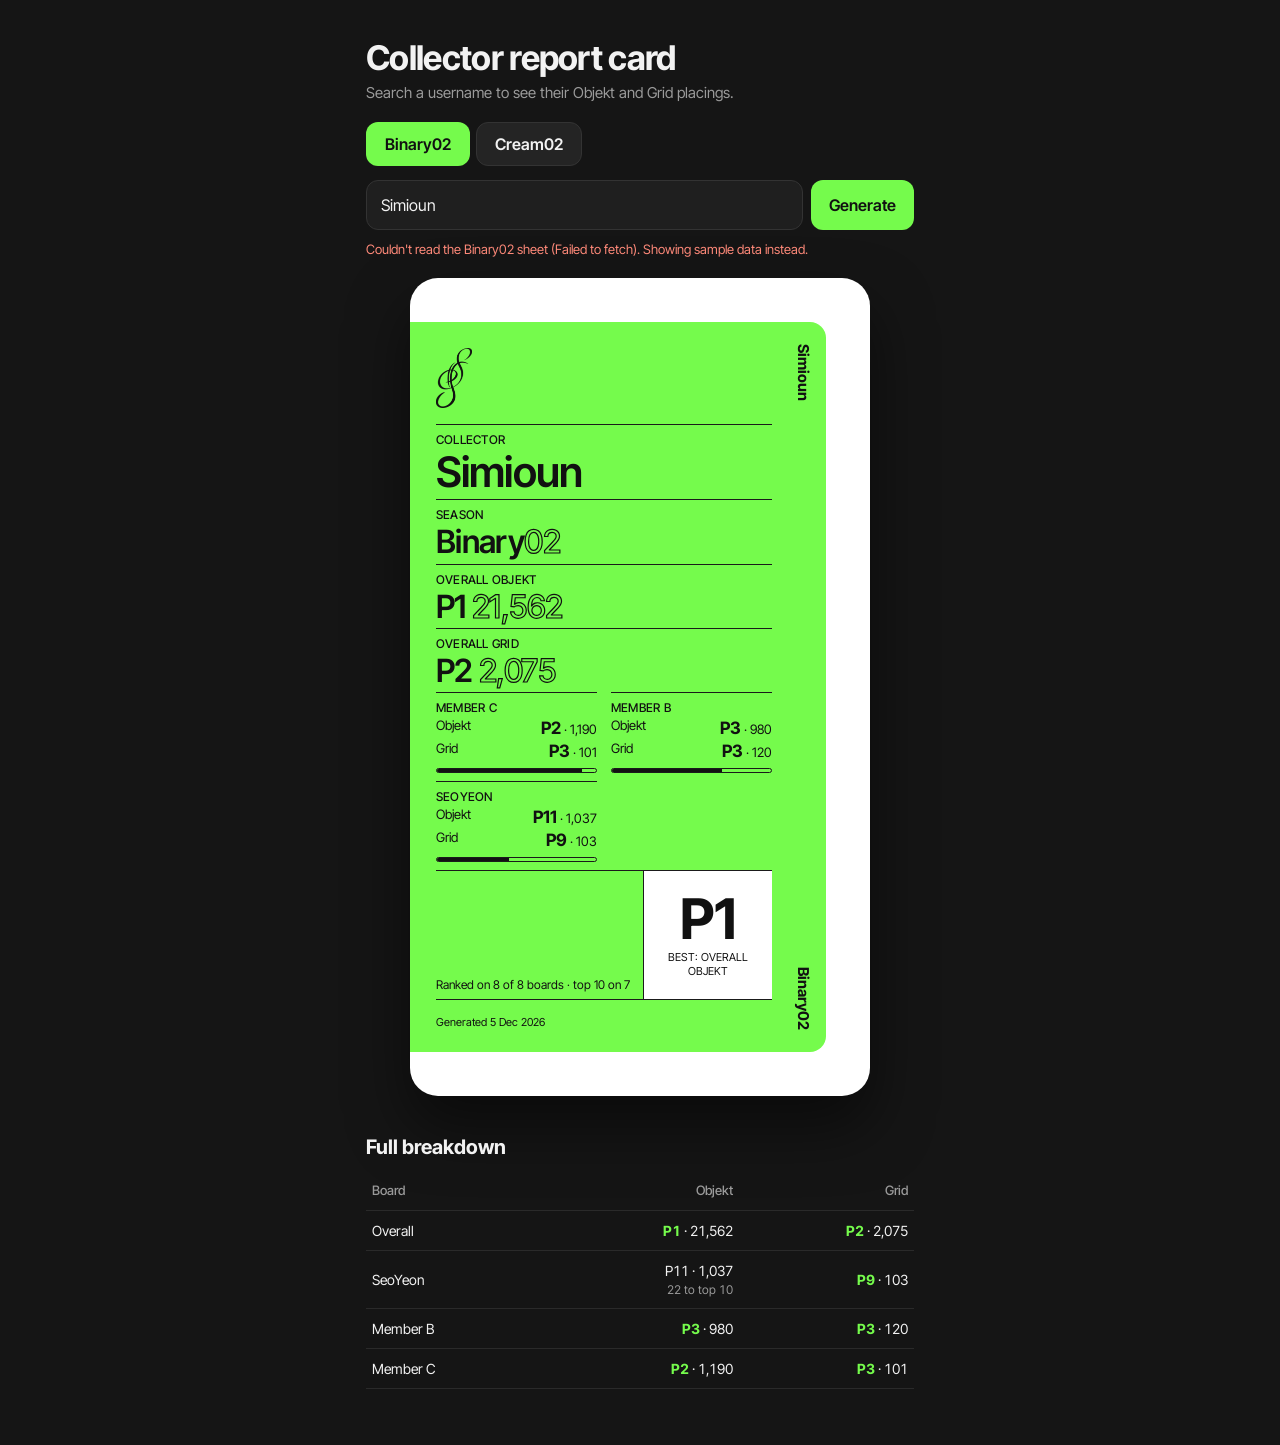
==== report-card.html @ 33b9007f "Add files via upload" ====
<!DOCTYPE html>
<html lang="en">
<head>
<meta charset="utf-8">
<meta name="viewport" content="width=device-width, initial-scale=1">
<title>Collector Report Card</title>
<link rel="preconnect" href="https://fonts.googleapis.com">
<link href="https://fonts.googleapis.com/css2?family=Inter+Tight:wght@400;500;600;700&display=swap" rel="stylesheet">
<style>
/* VOICE: playful collectible, crisp like a printed ID card
   IDEA: a photocard / member ID card that becomes a collector's report card
   PICTURE: the card itself, generated from a username search, full breakdown table under it
   COLOUR and TYPE: near-black stage, signal yellow card, black ink; Inter Tight + a signature script
   LAYOUT: search on top, card centred, table below; one column at every width */
:root{color-scheme:dark;--bg:#151515;--ink:#f2f2f2;--muted:#9a9a9a;--yellow:#75FB4C;--card-ink:#111;--line:#1a1a1a;--sans:"Inter Tight","Helvetica Neue",Arial,"PingFang SC","Hiragino Sans","Apple SD Gothic Neo","Noto Sans CJK SC","Malgun Gothic",sans-serif}
*{box-sizing:border-box;min-width:0}
body{margin:0;transition:none;background:var(--bg);color:var(--ink);font:16px/1.5 var(--sans);overflow-x:clip}
main{max-width:580px;margin:0 auto;padding:clamp(20px,4vw,40px) 16px 56px}
h1{font-size:clamp(26px,5vw,34px);line-height:1.05;margin:0 0 6px;font-weight:700;letter-spacing:-.02em}
.sub{color:var(--muted);margin:0 0 18px;font-size:15px}
form{display:flex;gap:8px;position:relative}
.field{flex:1;position:relative}
input{width:100%;font:inherit;font-size:16px;padding:12px 14px;min-height:48px;border-radius:12px;border:1px solid #333;background:#1f1f1f;color:var(--ink)}
input:focus,button:focus-visible{outline:2px solid var(--yellow);outline-offset:2px}
button{font:inherit;font-weight:600;min-height:48px;padding:0 18px;border-radius:12px;border:0;background:var(--yellow);color:#111;cursor:pointer}
.sugg{position:absolute;left:0;right:0;top:calc(100% + 4px);background:#1f1f1f;border:1px solid #333;border-radius:12px;list-style:none;margin:0;padding:4px;z-index:5;max-height:300px;overflow:auto}
.sugg:empty{display:none}
.sugg li{padding:10px 12px;border-radius:8px;cursor:pointer;display:flex;justify-content:space-between;gap:10px}
.sugg li small{color:var(--muted);white-space:nowrap}
.sugg li[aria-selected=true],.sugg li:hover{background:#2c2c2c}
.tabs{display:flex;gap:6px;margin:0 0 14px}
.tabs button{min-height:44px;background:#242424;color:var(--ink);border:1px solid #333;font-weight:600}
.tabs button[aria-selected=true]{background:var(--yellow);color:#111;border-color:transparent}
.status{font-size:13px;color:var(--muted);min-height:20px;margin:10px 0 18px}
.status.err{color:#ff8a7a}

/* ---- card ---- */
.stage{display:flex;justify-content:center}
.card{width:min(100%,460px);background:#fff;border-radius:28px;padding:44px 44px 44px 0;box-shadow:0 30px 60px rgba(0,0,0,.5)}
.panel{position:relative;background:var(--yellow);color:var(--card-ink);border-radius:0 16px 16px 0;padding:26px 54px 22px 26px;min-height:600px;display:flex;flex-direction:column}
.side{position:absolute;right:12px;top:22px;bottom:22px;display:flex;flex-direction:row;justify-content:space-between;align-items:center;writing-mode:vertical-rl;font-weight:700;font-size:15px;white-space:nowrap;overflow:hidden;gap:12px}
.side span{overflow:hidden;text-overflow:ellipsis}
.logo{height:60px;width:auto;align-self:flex-start;margin-bottom:16px}
.row{border-top:1.2px solid var(--line);padding:6px 0 4px}
.lab{font-size:12px;font-weight:500;text-transform:uppercase;letter-spacing:.02em}
.val{font-size:clamp(30px,8vw,42px);font-weight:600;line-height:1.1;letter-spacing:-.02em;overflow-wrap:anywhere}
.val.s{font-size:clamp(24px,6vw,32px)}.val.xs{font-size:clamp(20px,5vw,26px)}
.out{color:transparent;-webkit-text-stroke:1.2px var(--card-ink);font-weight:500}
.none{opacity:.45}
.stats{display:grid;grid-template-columns:minmax(0,1fr) minmax(0,1fr);column-gap:14px}
.stat{border-top:1.2px solid var(--line);padding:6px 0 8px}
.stat .lab{white-space:nowrap;overflow:hidden;text-overflow:ellipsis}
.stat .ln{display:flex;justify-content:space-between;gap:6px;font-size:13px;line-height:1.35}
.stat .ln b{font-size:17px}
@media(max-width:440px){.stats{grid-template-columns:minmax(0,1fr)}}
.bar{height:5px;border:1px solid var(--line);margin-top:5px;border-radius:3px;overflow:hidden}
.bar i{display:block;height:100%;background:var(--card-ink);width:0;transition:width .8s ease}
.more{font-size:12px;border-top:1.2px solid var(--line);padding:6px 0}
.bottom{display:grid;grid-template-columns:minmax(0,1fr) 38%;border-top:1.2px solid var(--line);border-bottom:1.2px solid var(--line);margin-top:auto;min-height:130px}
.sig{border-right:1.2px solid var(--line);padding:8px 8px 6px 0;display:flex;flex-direction:column;justify-content:flex-end;overflow:hidden}
.sig .remark{font-size:12px;line-height:1.35}
.box{background:#fff;display:flex;flex-direction:column;justify-content:center;align-items:center;text-align:center;padding:6px}
.box .big{font-size:56px;font-weight:700;line-height:1}
.box small{font-size:11px;line-height:1.25;text-transform:uppercase;margin-top:4px}
.foot{font-size:11px;margin-top:14px}
.empty{color:var(--muted);text-align:center;padding:40px 0;border:1px dashed #333;border-radius:20px;width:min(100%,460px)}

/* ---- breakdown table ---- */
h2{font-size:20px;margin:36px 0 10px;font-weight:700}
table{width:100%;border-collapse:collapse;font-size:14px}
th,td{padding:9px 6px;border-bottom:1px solid #2a2a2a;text-align:left}
th{color:var(--muted);font-weight:500;font-size:13px}
td.n{text-align:right;white-space:nowrap;font-variant-numeric:tabular-nums}
td .gap{display:block;color:var(--muted);font-size:12px}
.t10{color:var(--yellow);font-weight:700}
.note{font-size:13px;color:var(--muted);margin-top:26px}
.note code{color:var(--ink)}
@media(max-width:420px){.card{padding:26px 26px 26px 0;border-radius:22px}.panel{padding:20px 44px 18px 18px;min-height:520px}.stats{column-gap:10px}table{font-size:13px}}
@media(prefers-reduced-motion:no-preference){.card.pop{animation:pop .5s cubic-bezier(.2,.9,.3,1.2)}@keyframes pop{from{transform:translateY(16px) rotate(-2deg) scale(.96);opacity:0}}}
</style>
</head>
<body>
<main>
  <h1>Collector report card</h1>
  <p class="sub">Search a username to see their Objekt and Grid placings.</p>
  <div class="tabs" id="tabs" role="tablist"></div>
  <form id="f" autocomplete="off">
    <div class="field">
      <input id="q" placeholder="Type a username…" aria-label="Username" role="combobox" aria-controls="sugg" aria-expanded="false">
      <ul class="sugg" id="sugg" role="listbox"></ul>
    </div>
    <button type="submit">Generate</button>
  </form>
  <div class="status" id="status">Loading leaderboard…</div>
  <div class="stage" id="stage"><div class="empty">Your card will appear here</div></div>
  <div id="detail"></div>
  <p class="note" id="note">Draft preview using a sample cut of your leaderboard. To connect the live sheet, set each season's <code>CSV_URL</code> or <code>SHEET_ID</code> at the bottom of the file.</p>
</main>

<script>
{
/* ================= SETTINGS =================
   Easiest: in Google Sheets, File → Share → Publish to web → pick the leaderboard tab → "Comma-separated values (.csv)" → Publish.
   Paste that link into CSV_URL.
   Or: share the sheet as "Anyone with the link can view" and paste the ID (the part between /d/ and /edit) into SHEET_ID. */
const SEASONS = [
  { id:"binary02", name:"Binary", num:"02", color:"#75FB4C", CSV_URL:"", SHEET_ID:"1BUUwNM6oeN1TmTY5p16knKeDRTgMWwKTC05H5H-N9Ms", SHEET_NAME:"BINARY02 FULL COMPLETE DATA" },
  { id:"cream02",  name:"Cream",  num:"02", color:"#ff7477", CSV_URL:"", SHEET_ID:"1Cu2aQNeb2A829U8DQRN37wQ4d31x6QNVkSxIPvFGNlo", SHEET_NAME:"AS OF 23 Nov 00:01 KST" }
];
const CONFIG = { CARD_BOARDS: 6 };   // member boards shown on the card (the rest are in the table)

/* ---------- read the sheet layout ----------
   Expects blocks of 3 columns: rank (P1…), username, score.
   Above them: a section row (Overall / member name), a type row (Objekt / Grid),
   and optional "10th Place:" / "100th Place:" threshold rows. */
const isRank = s => /^P\d+$/i.test((s||'').trim());
function parseBoards(g){
  const W = Math.max(...g.map(r=>r.length));
  const cell=(r,c)=>((g[r]||[])[c]||'').trim();
  let first=-1; const rankCols=new Set();
  g.forEach((row,r)=>row.forEach((v,c)=>{ if(isRank(v)){ rankCols.add(c); if(first<0||r<first) first=r; } }));
  if(first<0) throw new Error('No rank column (P1, P2…) found');
  const typeRow=[...Array(first).keys()].find(r=>g[r].some(v=>/^(objekt|grid)$/i.test((v||'').trim())));
  const leftLabel=(r,c)=>{ if(r==null||r<0) return ''; for(let x=c;x>=0;x--){ const v=cell(r,x); if(v) return v; } return ''; };
  const boards=[];
  [...rankCols].sort((a,b)=>a-b).forEach(c=>{
    const type=leftLabel(typeRow,c)||'Score';
    const section=typeRow>0?leftLabel(typeRow-1,c):'Board';
    const th={};
    for(let r=0;r<first;r++){ const m=(cell(r,c)+' '+cell(r,c+1)).match(/(\d+)\s*(st|nd|rd|th)\s*place/i); if(m){ const n=num(cell(r,c+2)); if(!isNaN(n)) th[m[1]]=n; } }
    const entries=[];
    for(let r=first;r<g.length;r++){ const rk=cell(r,c), name=cell(r,c+1); if(isRank(rk)&&name) entries.push({rank:+rk.slice(1),name,score:num(cell(r,c+2))}); }
    boards.push({section,type,th,entries,top:entries[0]?.score||0});
  });
  return boards;
}
const num=s=>+String(s).replace(/[,\s]/g,'');
function parseCSV(t){
  const out=[];let row=[],cell='',q=false;
  for(let i=0;i<t.length;i++){const c=t[i];
    if(q){if(c=='"'){if(t[i+1]=='"'){cell+='"';i++}else q=false}else cell+=c}
    else if(c=='"')q=true;else if(c==','){row.push(cell);cell=''}
    else if(c=='\n'||c=='\r'){if(c=='\r'&&t[i+1]=='\n')i++;row.push(cell);out.push(row);row=[];cell=''}
    else cell+=c}
  if(cell||row.length){row.push(cell);out.push(row)}
  return out;
}

/* ---------- sample cut (from your screenshot, top 15; Member B/C are made-up fillers) ---------- */
function sampleGrid(){
  const L=s=>s.split('|').map(x=>{const [n,v]=x.split(':');return [n,v]});
  const blocks=[
    ['Overall','Objekt',7967,null,L('Simioun:21562|Ravenant:21225|Zixu:13569|tomSanS4:13156|LMOCHSSS:12072|Gorgeous:11604|farming:8725|Suremy:8711|magpieS:8410|BlueIce:7967|Dinner:6274|TaraGauri:5501|Breeze1220:5007|Miniboy4:4983|pancakewav:4704')],
    ['Overall','Grid',590,null,L('Ravenant:2284|Simioun:2075|tomSanS4:1537|Gorgeous:845|Dinner:775|farming:753|BlueIce:724|LMOCHSSS:712|magpieS:641|BesTisMOchiZ:590|SoupRKnowva:519|Suremy:507|SirReach:441|Taegu:382|mrbakchoi888:374')],
    ['SeoYeon','Objekt',1058,120,L('Gorgeous:2300|尹舒妍的鼠:1671|為什麼要演奏春日影:1349|JC15:1251|littlepochacco:1238|햄앤치즈:1167|boundy:1160|TakaBoom:1159|chungsubin:1132|LOONASASAS:1058|Simioun:1037|BegoodtoTPS:1030|jiliijlilji:928|Ravenant:743|Zixu:492')],
    ['SeoYeon','Grid',102,null,L('Gorgeous:236|TakaBoom:200|chungsubin:161|햄앤치즈:136|littlepochacco:117|為什麼要演奏春日影:117|LOONASASAS:110|reiiiinmyheart:108|Simioun:103|boundy:102|BegoodtoTPS:95|Ravenant:86|Amoz:79|홍시햄햄:66|Riveri:62')],
    ['Member B','Objekt',640,90,L('Ravenant:1420|Zixu:1210|Simioun:980|magpieS:902|Suremy:850|Dinner:812|farming:760|Gorgeous:701|Taegu:688|BlueIce:640|TaraGauri:610|Miniboy4:577|pancakewav:540|Breeze1220:512|LMOCHSSS:498')],
    ['Member B','Grid',60,null,L('Zixu:150|Ravenant:141|Simioun:120|Dinner:98|magpieS:91|farming:80|Suremy:77|Taegu:70|BlueIce:66|Gorgeous:60|Miniboy4:58|TaraGauri:51|SirReach:47|pancakewav:40|LMOCHSSS:38')],
    ['Member C','Objekt',520,70,L('LMOCHSSS:1302|Simioun:1190|tomSanS4:1101|Ravenant:990|Gorgeous:870|BlueIce:801|Breeze1220:720|Zixu:655|farming:590|Suremy:520|magpieS:498|Dinner:470|TaraGauri:450|Taegu:420|pancakewav:401')],
    ['Member C','Grid',48,null,L('tomSanS4:130|LMOCHSSS:122|Simioun:101|Gorgeous:90|Ravenant:84|BlueIce:70|Breeze1220:62|farming:55|Zixu:50|magpieS:48|Suremy:44|Dinner:40|Taegu:35|TaraGauri:31|SirReach:28')]
  ];
  const g=Array.from({length:5+15},()=>[]);
  blocks.forEach(([sec,type,t10,t100,list],b)=>{
    const c=b*3, prev=blocks[b-1];
    if(!prev||prev[0]!==sec) g[1][c]=sec;
    g[2][c]=type; g[3][c]='10th Place:'; g[3][c+2]=String(t10);
    if(t100){ g[4][c]='100th Place:'; g[4][c+2]=String(t100); }
    list.forEach(([n,v],i)=>{ g[5+i][c]='P'+(i+1); g[5+i][c+1]=n; g[5+i][c+2]=v; });
  });
  return g.map(r=>Array.from({length:blocks.length*3},(_,i)=>r[i]||''));
}

/* ---------- app ---------- */
const $=id=>document.getElementById(id);
const esc=s=>String(s).replace(/[&<>"]/g,c=>({'&':'&amp;','<':'&lt;','>':'&gt;','"':'&quot;'}[c]));
const fmt=n=>isNaN(n)?'–':n.toLocaleString('en-US');
let boards=[], users=[]; // users: [{name, lower, best}]

function index(){
  const m=new Map();
  boards.forEach(b=>b.entries.forEach(e=>{ const k=e.name.toLowerCase(); const u=m.get(k)||{name:e.name,lower:k,best:1e9,count:0}; u.best=Math.min(u.best,e.rank); u.count++; m.set(k,u); }));
  users=[...m.values()];
}
const find=(b,lower)=>b.entries.find(e=>e.name.toLowerCase()===lower);

function profile(lower){
  const sections=[]; const map=new Map();
  boards.forEach(b=>{ if(!map.has(b.section)){ const s={name:b.section,boards:{}}; map.set(b.section,s); sections.push(s); } map.get(b.section).boards[b.type]={b,e:find(b,lower)}; });
  return sections;
}
const pick=(s,re)=>{ const k=Object.keys(s.boards).find(t=>re.test(t)); return k?s.boards[k]:null; };

function rankVal(x,cls){
  if(!x||!x.e) return `<div class="val ${cls} none">Unranked</div>`;
  return `<div class="val ${cls}">P${x.e.rank}<span class="out"> ${fmt(x.e.score)}</span></div>`;
}
function line(lbl,x){ return `<div class="ln"><span>${lbl}</span>${x&&x.e?`<span><b>P${x.e.rank}</b> · ${fmt(x.e.score)}</span>`:'<span class="none">–</span>'}</div>`; }

function render(u){
  const secs=profile(u.lower);
  const overall=secs.find(s=>/overall|total/i.test(s.name))||secs[0];
  const members=secs.filter(s=>s!==overall).map(s=>{
    const o=pick(s,/objekt/i), gr=pick(s,/grid/i);
    const best=Math.min(o&&o.e?o.e.rank:1e9, gr&&gr.e?gr.e.rank:1e9);
    return {s,o,gr,best};
  }).filter(m=>m.best<1e9).sort((a,b)=>a.best-b.best);
  const all=boards.map(b=>({b,e:find(b,u.lower)})).filter(x=>x.e);
  const top10=all.filter(x=>x.e.rank<=10).length;
  const bestB=all.slice().sort((a,b)=>a.e.rank-b.e.rank||b.e.score-a.e.score)[0];
  const nameCls=u.name.length>16?'xs':u.name.length>10?'s':'';
  const shown=members.slice(0,CONFIG.CARD_BOARDS);

  $('stage').innerHTML=`<article class="card pop"><div class="panel">
    <div class="side"><span>${esc(u.name)}</span><span>${esc(season.name+season.num)}</span></div>
    <img class="logo" src="[data-uri]" alt="">
    <div class="row"><div class="lab">Collector</div><div class="val ${nameCls}">${esc(u.name)}</div></div>
    <div class="row"><div class="lab">Season</div><div class="val s">${esc(season.name)}<span class="out">${esc(season.num)}</span></div></div>
    <div class="row"><div class="lab">${esc(overall.name)} Objekt</div>${rankVal(pick(overall,/objekt/i),'s')}</div>
    <div class="row"><div class="lab">${esc(overall.name)} Grid</div>${rankVal(pick(overall,/grid/i),'s')}</div>
    <div class="stats">${shown.map(m=>{const w=m.o&&m.o.e&&m.o.b.top?Math.min(100,m.o.e.score/m.o.b.top*100):0;
      return `<div class="stat"><div class="lab">${esc(m.s.name)}</div>${line('Objekt',m.o)}${line('Grid',m.gr)}<div class="bar" title="Objekt score vs P1"><i data-w="${w}"></i></div></div>`}).join('')}</div>
    ${members.length>shown.length?`<div class="more">+ ${members.length-shown.length} more member boards in the breakdown below</div>`:''}
    ${members.length?'':`<div class="more">Not on any member board yet</div>`}
    <div class="bottom">
      <div class="sig"><div class="remark">Ranked on ${all.length} of ${boards.length} boards · top 10 on ${top10}</div></div>
      <div class="box">${bestB?`<div class="big">P${bestB.e.rank}</div><small>Best: ${esc(bestB.b.section)}<br>${esc(bestB.b.type)}</small>`:'<small>Unranked</small>'}</div>
    </div>
    <div class="foot">Generated ${new Date().toLocaleDateString('en-GB',{day:'numeric',month:'short',year:'numeric'})}</div>
  </div></article>`;
  requestAnimationFrame(()=>requestAnimationFrame(()=>document.querySelectorAll('.bar i').forEach(i=>i.style.width=i.dataset.w+'%')));

  const cellFor=x=>{ if(!x) return '<td class="n">–</td>';
    if(!x.e){ const t=x.b.th['100']??x.b.th['10']; return `<td class="n none">–${t!=null?`<span class="gap">needs ${fmt(t)}</span>`:''}</td>`; }
    const t10=x.b.th['10']; const gap=x.e.rank>10&&t10!=null?`<span class="gap">${fmt(t10-x.e.score+1)} to top 10</span>`:'';
    return `<td class="n"><span class="${x.e.rank<=10?'t10':''}">P${x.e.rank}</span> · ${fmt(x.e.score)}${gap}</td>`; };
  $('detail').innerHTML=`<h2>Full breakdown</h2><table><thead><tr><th>Board</th><th style="text-align:right">Objekt</th><th style="text-align:right">Grid</th></tr></thead><tbody>${
    secs.map(s=>`<tr><td>${esc(s.name)}</td>${cellFor(pick(s,/objekt/i))}${cellFor(pick(s,/grid/i))}</tr>`).join('')}</tbody></table>`;
}

function search(term){
  const t=term.trim().toLowerCase(); if(!t) return;
  const u=users.find(x=>x.lower===t)||users.filter(x=>x.lower.includes(t)).sort((a,b)=>a.best-b.best)[0];
  closeSugg();
  if(u){ $('q').value=u.name; render(u); setStatus(`Showing ${u.name}`); }
  else setStatus(`"${term}" isn't on any board yet.`,true);
}
function setStatus(m,err){ $('status').textContent=m; $('status').className='status'+(err?' err':''); }

/* suggestions */
let sel=-1, list=[];
function showSugg(){
  const t=$('q').value.trim().toLowerCase();
  list=t?users.filter(u=>u.lower.includes(t)).sort((a,b)=>(b.lower.startsWith(t)-a.lower.startsWith(t))||a.best-b.best).slice(0,8):[];
  sel=-1; drawSugg();
}
function drawSugg(){
  $('sugg').innerHTML=list.map((u,i)=>`<li role="option" data-i="${i}" aria-selected="${i===sel}">${esc(u.name)}<small>best P${u.best}</small></li>`).join('');
  $('q').setAttribute('aria-expanded',list.length?'true':'false');
}
function closeSugg(){ list=[]; drawSugg(); }
$('q').addEventListener('input',showSugg);
$('q').addEventListener('keydown',e=>{
  if(!list.length) return;
  if(e.key==='ArrowDown'){ sel=(sel+1)%list.length; drawSugg(); e.preventDefault(); }
  else if(e.key==='ArrowUp'){ sel=(sel-1+list.length)%list.length; drawSugg(); e.preventDefault(); }
  else if(e.key==='Enter'&&sel>=0){ e.preventDefault(); search(list[sel].name); }
  else if(e.key==='Escape') closeSugg();
});
$('sugg').addEventListener('mousedown',e=>{ const li=e.target.closest('li'); if(li){ e.preventDefault(); search(list[+li.dataset.i].name); } });
$('q').addEventListener('blur',()=>setTimeout(closeSugg,100));
$('f').addEventListener('submit',e=>{ e.preventDefault(); search($('q').value); });

let season=SEASONS[0]; const cache={};
function drawTabs(){ $('tabs').innerHTML=SEASONS.map(x=>`<button type="button" role="tab" data-id="${x.id}" aria-selected="${x===season}">${esc(x.name)}${esc(x.num)}</button>`).join(''); }
$('tabs').addEventListener('click',e=>{ const b=e.target.closest('button'); if(b) location.hash=b.dataset.id; });
async function loadSeason(id){
  const prev=$('q').value.trim();
  season=SEASONS.find(x=>x.id===id)||SEASONS[0];
  document.documentElement.style.setProperty('--yellow',season.color);
  drawTabs(); closeSugg();
  const label=season.name+season.num;
  if(!cache[season.id]){
    const url=season.CSV_URL||(season.SHEET_ID?`https://docs.google.com/spreadsheets/d/${season.SHEET_ID}/gviz/tq?tqx=out:csv&headers=0&sheet=${encodeURIComponent(season.SHEET_NAME)}`:'');
    let msg;
    if(url){
      setStatus(`Loading ${label}…`);
      try{ const res=await fetch(url,{cache:'no-store'}); if(!res.ok) throw new Error(res.status);
        const b=parseBoards(parseCSV(await res.text())); cache[season.id]={boards:b,live:true}; }
      catch(err){ msg=`Couldn't read the ${label} sheet (${err.message}). Showing sample data instead.`; }
    } else msg=`${label} sheet not linked yet · showing sample data (try Simioun, Gorgeous or Ravenant)`;
    if(!cache[season.id]) cache[season.id]={boards:parseBoards(sampleGrid()),live:false,msg};
  }
  const c=cache[season.id]; boards=c.boards; index();
  const target=users.find(u=>u.lower===prev.toLowerCase())||(!c.live&&users.find(u=>u.lower==='simioun'));
  if(target) search(target.name);
  else { $('stage').innerHTML='<div class="empty">Search a username to make their card</div>'; $('detail').innerHTML=''; }
  setStatus(c.live?`${label} · ${users.length.toLocaleString()} collectors across ${boards.length} boards`:c.msg,!c.live&&c.msg.startsWith("Couldn't"));
  $('note').hidden=SEASONS.every(x=>x.CSV_URL||x.SHEET_ID);
}
addEventListener('hashchange',()=>loadSeason(location.hash.slice(1)));
loadSeason(location.hash.slice(1));
}
</script>
</body>
</html>
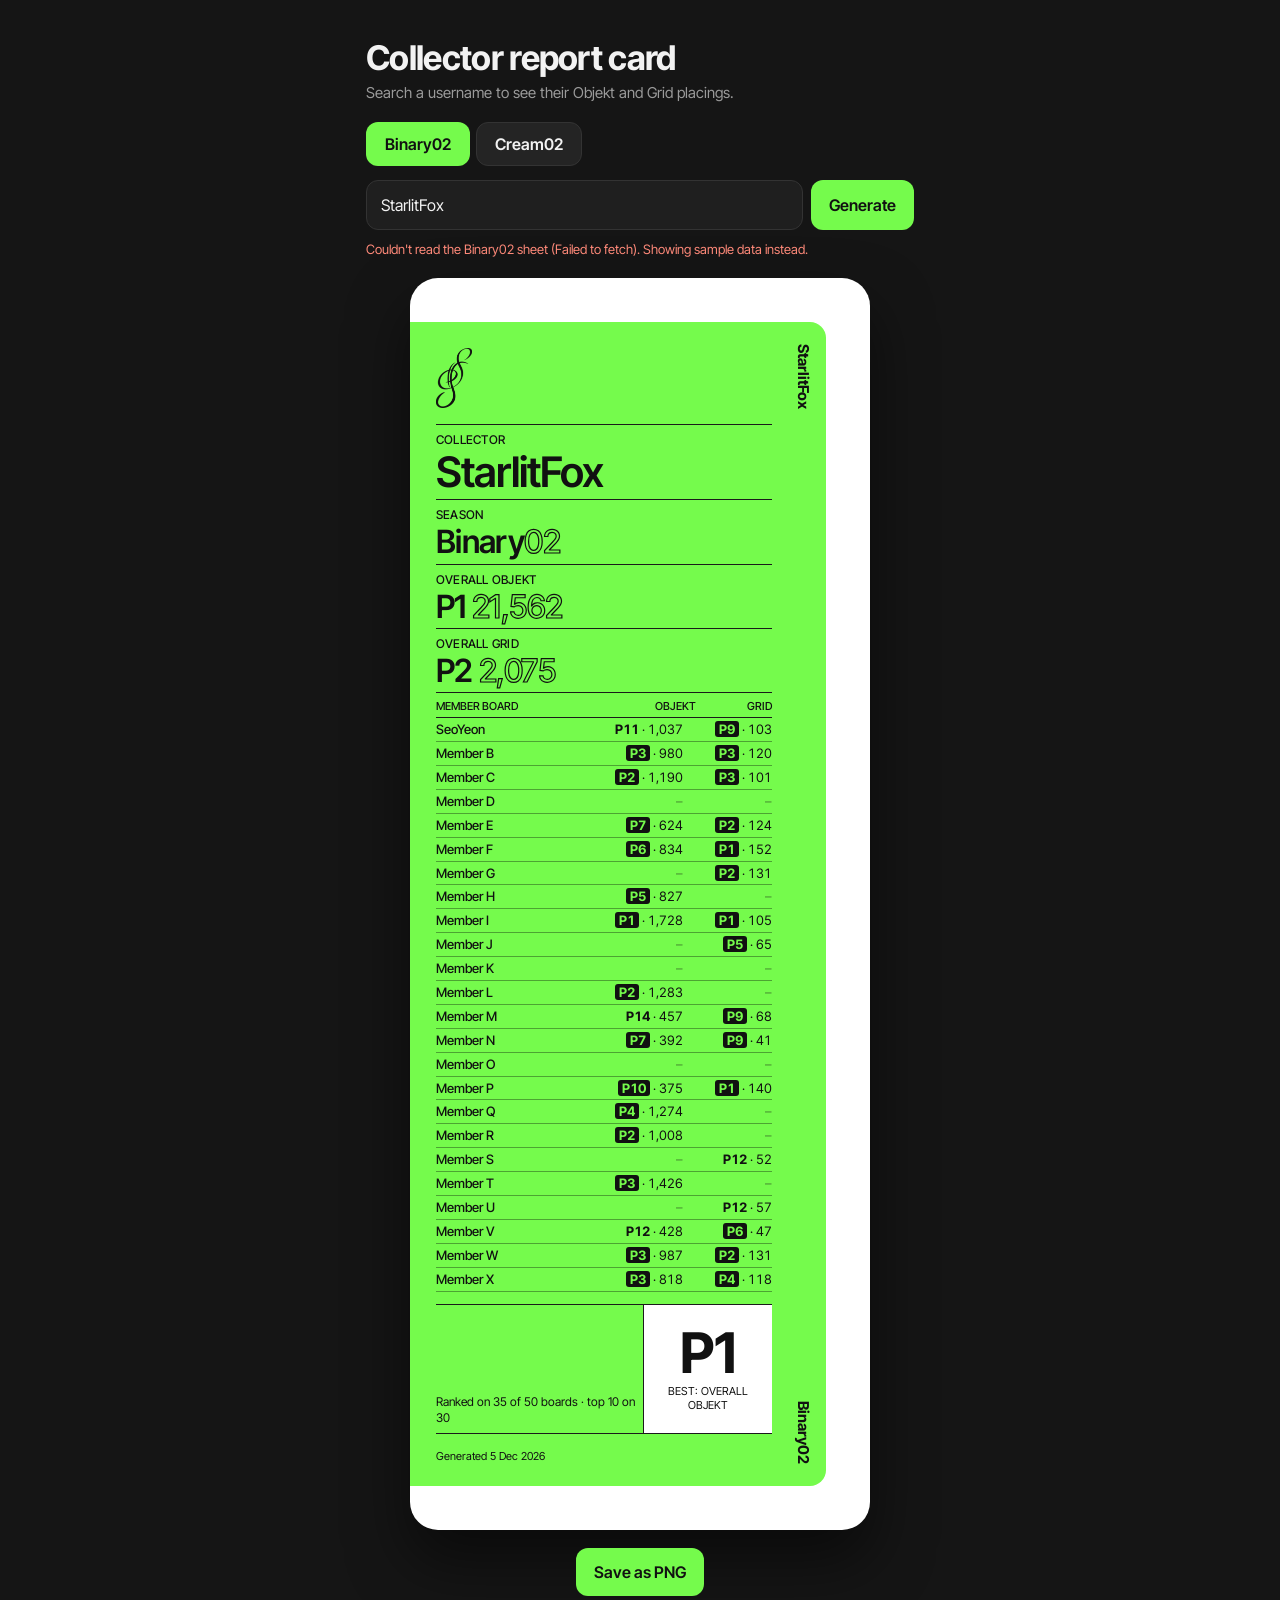
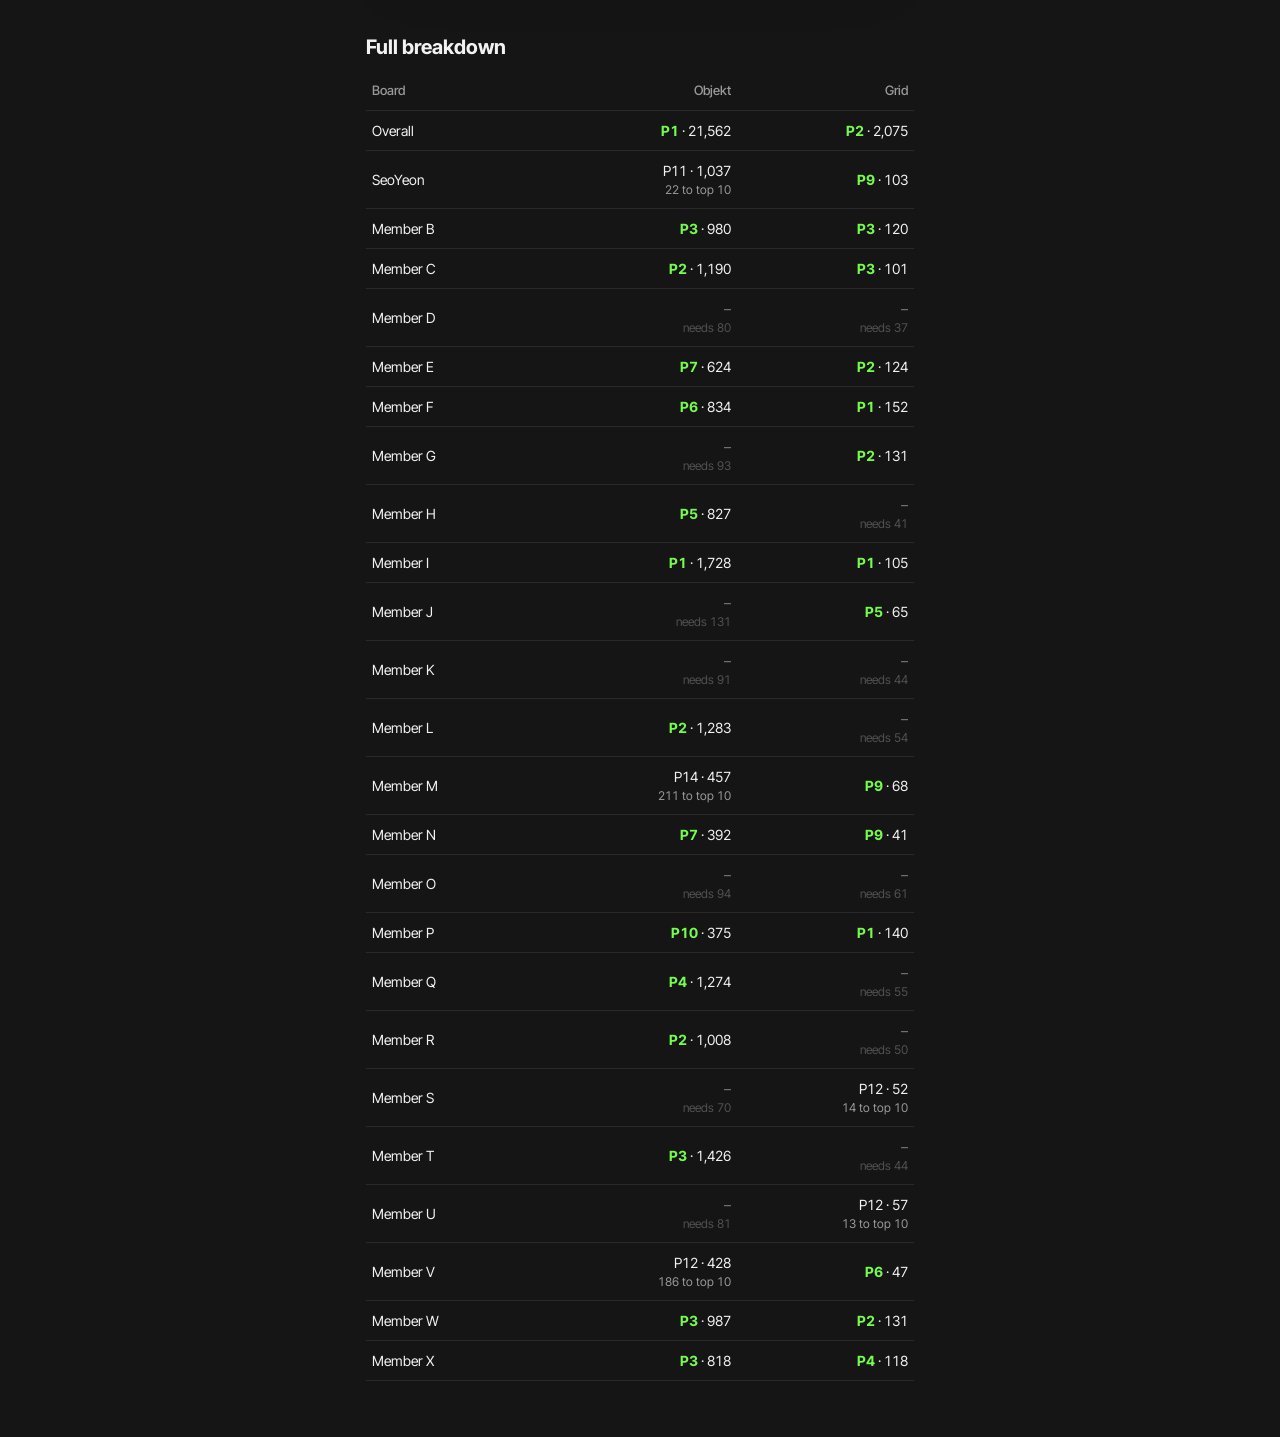
==== commit 5d9380a8: "Add files via upload" ====
--- a/report-card.html
+++ b/report-card.html
@@ -47,12 +47,12 @@
 .val.s{font-size:clamp(24px,6vw,32px)}.val.xs{font-size:clamp(20px,5vw,26px)}
 .out{color:transparent;-webkit-text-stroke:1.2px var(--card-ink);font-weight:500}
 .none{opacity:.45}
-.stats{display:grid;grid-template-columns:minmax(0,1fr) minmax(0,1fr);column-gap:14px}
-.stat{border-top:1.2px solid var(--line);padding:6px 0 8px}
-.stat .lab{white-space:nowrap;overflow:hidden;text-overflow:ellipsis}
-.stat .ln{display:flex;justify-content:space-between;gap:6px;font-size:13px;line-height:1.35}
-.stat .ln b{font-size:17px}
-@media(max-width:440px){.stats{grid-template-columns:minmax(0,1fr)}}
+.list{border-top:1.2px solid var(--line);margin-bottom:12px}
+.li{display:grid;grid-template-columns:minmax(0,1fr) 7.6em 6.4em;gap:6px;align-items:baseline;padding:3px 0;border-bottom:.6px solid rgba(0,0,0,.35);font-size:13px;line-height:1.3}
+.li.h{font-size:11px;font-weight:500;text-transform:uppercase;border-bottom:1.2px solid var(--line);padding:6px 0 4px}
+.li>span:first-child{white-space:nowrap;overflow:hidden;text-overflow:ellipsis;font-weight:500}
+.li>span+span{text-align:right;white-space:nowrap;font-variant-numeric:tabular-nums}
+.li b{font-weight:700}.li .top{background:var(--card-ink);color:var(--yellow);padding:0 4px;border-radius:3px}
 .bar{height:5px;border:1px solid var(--line);margin-top:5px;border-radius:3px;overflow:hidden}
 .bar i{display:block;height:100%;background:var(--card-ink);width:0;transition:width .8s ease}
 .more{font-size:12px;border-top:1.2px solid var(--line);padding:6px 0}
@@ -65,6 +65,12 @@
 .foot{font-size:11px;margin-top:14px}
 .empty{color:var(--muted);text-align:center;padding:40px 0;border:1px dashed #333;border-radius:20px;width:min(100%,460px)}
 
+.actions{display:flex;justify-content:center;margin-top:18px}
+.modal{position:fixed;inset:0;background:rgba(0,0,0,.75);display:grid;place-items:center;padding:16px;z-index:20}
+.modal[hidden]{display:none}
+.sheet{background:#1f1f1f;border-radius:18px;padding:16px;max-width:420px;width:100%;text-align:center;max-height:92vh;overflow:auto}
+.sheet img{width:100%;height:auto;display:block;margin-bottom:10px}
+.sheet p{font-size:13px;color:var(--muted);margin:0 0 12px}
 /* ---- breakdown table ---- */
 h2{font-size:20px;margin:36px 0 10px;font-weight:700}
 table{width:100%;border-collapse:collapse;font-size:14px}
@@ -75,7 +81,7 @@
 .t10{color:var(--yellow);font-weight:700}
 .note{font-size:13px;color:var(--muted);margin-top:26px}
 .note code{color:var(--ink)}
-@media(max-width:420px){.card{padding:26px 26px 26px 0;border-radius:22px}.panel{padding:20px 44px 18px 18px;min-height:520px}.stats{column-gap:10px}table{font-size:13px}}
+@media(max-width:420px){.card{padding:26px 26px 26px 0;border-radius:22px}.panel{padding:20px 44px 18px 18px;min-height:520px}.li{font-size:12px;grid-template-columns:minmax(0,1fr) 7em 5.8em}table{font-size:13px}}
 @media(prefers-reduced-motion:no-preference){.card.pop{animation:pop .5s cubic-bezier(.2,.9,.3,1.2)}@keyframes pop{from{transform:translateY(16px) rotate(-2deg) scale(.96);opacity:0}}}
 </style>
 </head>
@@ -93,10 +99,15 @@
   </form>
   <div class="status" id="status">Loading leaderboard…</div>
   <div class="stage" id="stage"><div class="empty">Your card will appear here</div></div>
+  <div class="actions" id="actions" hidden><button type="button" id="save">Save as PNG</button></div>
+  <div class="modal" id="modal" hidden><div class="sheet"><img id="shot" alt="Report card image"><p>If the download didn't start, long-press (phone) or right-click (computer) the image to save it.</p><button type="button" id="close">Done</button></div></div>
   <div id="detail"></div>
-  <p class="note" id="note">Draft preview using a sample cut of your leaderboard. To connect the live sheet, set each season's <code>CSV_URL</code> or <code>SHEET_ID</code> at the bottom of the file.</p>
+  <p class="note" id="note">Draft preview using made-up sample data. To connect the live sheet, set each season's <code>CSV_URL</code> or <code>SHEET_ID</code> at the bottom of the file.</p>
 </main>
 
+<script>!function(t,e){"object"==typeof exports&&"undefined"!=typeof module?e(exports):"function"==typeof define&&define.amd?define(["exports"],e):e((t="undefined"!=typeof globalThis?globalThis:t||self).htmlToImage={})}(this,(function(t){"use strict";function e(t,e,n,r){return new(n||(n=Promise))((function(i,o){function u(t){try{a(r.next(t))}catch(t){o(t)}}function c(t){try{a(r.throw(t))}catch(t){o(t)}}function a(t){var e;t.done?i(t.value):(e=t.value,e instanceof n?e:new n((function(t){t(e)}))).then(u,c)}a((r=r.apply(t,e||[])).next())}))}function n(t,e){var n,r,i,o,u={label:0,sent:function(){if(1&i[0])throw i[1];return i[1]},trys:[],ops:[]};return o={next:c(0),throw:c(1),return:c(2)},"function"==typeof Symbol&&(o[Symbol.iterator]=function(){return this}),o;function c(c){return function(a){return function(c){if(n)throw new TypeError("Generator is already executing.");for(;o&&(o=0,c[0]&&(u=0)),u;)try{if(n=1,r&&(i=2&c[0]?r.return:c[0]?r.throw||((i=r.return)&&i.call(r),0):r.next)&&!(i=i.call(r,c[1])).done)return i;switch(r=0,i&&(c=[2&c[0],i.value]),c[0]){case 0:case 1:i=c;break;case 4:return u.label++,{value:c[1],done:!1};case 5:u.label++,r=c[1],c=[0];continue;case 7:c=u.ops.pop(),u.trys.pop();continue;default:if(!(i=u.trys,(i=i.length>0&&i[i.length-1])||6!==c[0]&&2!==c[0])){u=0;continue}if(3===c[0]&&(!i||c[1]>i[0]&&c[1]<i[3])){u.label=c[1];break}if(6===c[0]&&u.label<i[1]){u.label=i[1],i=c;break}if(i&&u.label<i[2]){u.label=i[2],u.ops.push(c);break}i[2]&&u.ops.pop(),u.trys.pop();continue}c=e.call(t,u)}catch(t){c=[6,t],r=0}finally{n=i=0}if(5&c[0])throw c[1];return{value:c[0]?c[1]:void 0,done:!0}}([c,a])}}}var r,i=(r=0,function(){return r+=1,"u".concat("0000".concat((Math.random()*Math.pow(36,4)<<0).toString(36)).slice(-4)).concat(r)});function o(t){for(var e=[],n=0,r=t.length;n<r;n++)e.push(t[n]);return e}var u=null;function c(t){return void 0===t&&(t={}),u||(u=t.includeStyleProperties?t.includeStyleProperties:o(window.getComputedStyle(document.documentElement)))}function a(t,e){var n=(t.ownerDocument.defaultView||window).getComputedStyle(t).getPropertyValue(e);return n?parseFloat(n.replace("px","")):0}function s(t,e){void 0===e&&(e={});var n,r,i,o=e.width||(r=a(n=t,"border-left-width"),i=a(n,"border-right-width"),n.clientWidth+r+i),u=e.height||function(t){var e=a(t,"border-top-width"),n=a(t,"border-bottom-width");return t.clientHeight+e+n}(t);return{width:o,height:u}}var l=16384;function f(t,e){return void 0===e&&(e={}),t.toBlob?new Promise((function(n){t.toBlob(n,e.type?e.type:"image/png",e.quality?e.quality:1)})):new Promise((function(n){for(var r=window.atob(t.toDataURL(e.type?e.type:void 0,e.quality?e.quality:void 0).split(",")[1]),i=r.length,o=new Uint8Array(i),u=0;u<i;u+=1)o[u]=r.charCodeAt(u);n(new Blob([o],{type:e.type?e.type:"image/png"}))}))}function h(t){return new Promise((function(e,n){var r=new Image;r.onload=function(){r.decode().then((function(){requestAnimationFrame((function(){return e(r)}))}))},r.onerror=n,r.crossOrigin="anonymous",r.decoding="async",r.src=t}))}function d(t){return e(this,void 0,void 0,(function(){return n(this,(function(e){return[2,Promise.resolve().then((function(){return(new XMLSerializer).serializeToString(t)})).then(encodeURIComponent).then((function(t){return"data:image/svg+xml;charset=utf-8,".concat(t)}))]}))}))}function v(t,r,i){return e(this,void 0,void 0,(function(){var e,o,u;return n(this,(function(n){return e="http://www.w3.org/2000/svg",o=document.createElementNS(e,"svg"),u=document.createElementNS(e,"foreignObject"),o.setAttribute("width","".concat(r)),o.setAttribute("height","".concat(i)),o.setAttribute("viewBox","0 0 ".concat(r," ").concat(i)),u.setAttribute("width","100%"),u.setAttribute("height","100%"),u.setAttribute("x","0"),u.setAttribute("y","0"),u.setAttribute("externalResourcesRequired","true"),o.appendChild(u),u.appendChild(t),[2,d(o)]}))}))}var p=function(t,e){if(t instanceof e)return!0;var n=Object.getPrototypeOf(t);return null!==n&&(n.constructor.name===e.name||p(n,e))};function g(t,e,n,r){var i=".".concat(t,":").concat(e),o=n.cssText?function(t){var e=t.getPropertyValue("content");return"".concat(t.cssText," content: '").concat(e.replace(/'|"/g,""),"';")}(n):function(t,e){return c(e).map((function(e){var n=t.getPropertyValue(e),r=t.getPropertyPriority(e);return"".concat(e,": ").concat(n).concat(r?" !important":"",";")})).join(" ")}(n,r);return document.createTextNode("".concat(i,"{").concat(o,"}"))}function m(t,e,n,r){var o=window.getComputedStyle(t,n),u=o.getPropertyValue("content");if(""!==u&&"none"!==u){var c=i();try{e.className="".concat(e.className," ").concat(c)}catch(t){return}var a=document.createElement("style");a.appendChild(g(c,n,o,r)),e.appendChild(a)}}var w="application/font-woff",y="image/jpeg",b={woff:w,woff2:w,ttf:"application/font-truetype",eot:"application/vnd.ms-fontobject",png:"image/png",jpg:y,jpeg:y,gif:"image/gif",tiff:"image/tiff",svg:"image/svg+xml",webp:"image/webp"};function S(t){var e=function(t){var e=/\.([^./]*?)$/g.exec(t);return e?e[1]:""}(t).toLowerCase();return b[e]||""}function E(t){return-1!==t.search(/^(data:)/)}function x(t,e){return"data:".concat(e,";base64,").concat(t)}function C(t,r,i){return e(this,void 0,void 0,(function(){var e,o;return n(this,(function(n){switch(n.label){case 0:return[4,fetch(t,r)];case 1:if(404===(e=n.sent()).status)throw new Error('Resource "'.concat(e.url,'" not found'));return[4,e.blob()];case 2:return o=n.sent(),[2,new Promise((function(t,n){var r=new FileReader;r.onerror=n,r.onloadend=function(){try{t(i({res:e,result:r.result}))}catch(t){n(t)}},r.readAsDataURL(o)}))]}}))}))}var P={};function R(t,r,i){return e(this,void 0,void 0,(function(){var e,o,u,c,a;return n(this,(function(n){switch(n.label){case 0:if(e=function(t,e,n){var r=t.replace(/\?.*/,"");return n&&(r=t),/ttf|otf|eot|woff2?/i.test(r)&&(r=r.replace(/.*\//,"")),e?"[".concat(e,"]").concat(r):r}(t,r,i.includeQueryParams),null!=P[e])return[2,P[e]];i.cacheBust&&(t+=(/\?/.test(t)?"&":"?")+(new Date).getTime()),n.label=1;case 1:return n.trys.push([1,3,,4]),[4,C(t,i.fetchRequestInit,(function(t){var e=t.res,n=t.result;return r||(r=e.headers.get("Content-Type")||""),function(t){return t.split(/,/)[1]}(n)}))];case 2:return u=n.sent(),o=x(u,r),[3,4];case 3:return c=n.sent(),o=i.imagePlaceholder||"",a="Failed to fetch resource: ".concat(t),c&&(a="string"==typeof c?c:c.message),a&&console.warn(a),[3,4];case 4:return P[e]=o,[2,o]}}))}))}function T(t){return e(this,void 0,void 0,(function(){var e;return n(this,(function(n){return"data:,"===(e=t.toDataURL())?[2,t.cloneNode(!1)]:[2,h(e)]}))}))}function A(t,r){return e(this,void 0,void 0,(function(){var e,i,o,u;return n(this,(function(n){switch(n.label){case 0:return t.currentSrc?(e=document.createElement("canvas"),i=e.getContext("2d"),e.width=t.clientWidth,e.height=t.clientHeight,null==i||i.drawImage(t,0,0,e.width,e.height),[2,h(e.toDataURL())]):(o=t.poster,u=S(o),[4,R(o,u,r)]);case 1:return[2,h(n.sent())]}}))}))}function k(t,r){var i;return e(this,void 0,void 0,(function(){return n(this,(function(e){switch(e.label){case 0:return e.trys.push([0,3,,4]),(null===(i=null==t?void 0:t.contentDocument)||void 0===i?void 0:i.body)?[4,I(t.contentDocument.body,r,!0)]:[3,2];case 1:return[2,e.sent()];case 2:return[3,4];case 3:return e.sent(),[3,4];case 4:return[2,t.cloneNode(!1)]}}))}))}var L=function(t){return null!=t.tagName&&"SVG"===t.tagName.toUpperCase()};function N(t,e,n){return p(e,Element)&&(function(t,e,n){var r=e.style;if(r){var i=window.getComputedStyle(t);i.cssText?(r.cssText=i.cssText,r.transformOrigin=i.transformOrigin):c(n).forEach((function(n){var o=i.getPropertyValue(n);if("font-size"===n&&o.endsWith("px")){var u=Math.floor(parseFloat(o.substring(0,o.length-2)))-.1;o="".concat(u,"px")}p(t,HTMLIFrameElement)&&"display"===n&&"inline"===o&&(o="block"),"d"===n&&e.getAttribute("d")&&(o="path(".concat(e.getAttribute("d"),")")),r.setProperty(n,o,i.getPropertyPriority(n))}))}}(t,e,n),function(t,e,n){m(t,e,":before",n),m(t,e,":after",n)}(t,e,n),function(t,e){p(t,HTMLTextAreaElement)&&(e.innerHTML=t.value),p(t,HTMLInputElement)&&e.setAttribute("value",t.value)}(t,e),function(t,e){if(p(t,HTMLSelectElement)){var n=e,r=Array.from(n.children).find((function(e){return t.value===e.getAttribute("value")}));r&&r.setAttribute("selected","")}}(t,e)),e}function I(t,r,i){return e(this,void 0,void 0,(function(){return n(this,(function(u){return i||!r.filter||r.filter(t)?[2,Promise.resolve(t).then((function(t){return function(t,r){return e(this,void 0,void 0,(function(){return n(this,(function(e){return p(t,HTMLCanvasElement)?[2,T(t)]:p(t,HTMLVideoElement)?[2,A(t,r)]:p(t,HTMLIFrameElement)?[2,k(t,r)]:[2,t.cloneNode(L(t))]}))}))}(t,r)})).then((function(i){return function(t,r,i){var u,c;return e(this,void 0,void 0,(function(){var e;return n(this,(function(n){switch(n.label){case 0:return L(r)?[2,r]:(e=[],0===(e=null!=(a=t).tagName&&"SLOT"===a.tagName.toUpperCase()&&t.assignedNodes?o(t.assignedNodes()):p(t,HTMLIFrameElement)&&(null===(u=t.contentDocument)||void 0===u?void 0:u.body)?o(t.contentDocument.body.childNodes):o((null!==(c=t.shadowRoot)&&void 0!==c?c:t).childNodes)).length||p(t,HTMLVideoElement)?[2,r]:[4,e.reduce((function(t,e){return t.then((function(){return I(e,i)})).then((function(t){t&&r.appendChild(t)}))}),Promise.resolve())]);case 1:return n.sent(),[2,r]}var a}))}))}(t,i,r)})).then((function(e){return N(t,e,r)})).then((function(t){return function(t,r){return e(this,void 0,void 0,(function(){var e,i,o,u,c,a,s,l,f,h,d,v,p;return n(this,(function(n){switch(n.label){case 0:if(0===(e=t.querySelectorAll?t.querySelectorAll("use"):[]).length)return[2,t];i={},p=0,n.label=1;case 1:return p<e.length?(o=e[p],(u=o.getAttribute("xlink:href"))?(c=t.querySelector(u),a=document.querySelector(u),c||!a||i[u]?[3,3]:(s=i,l=u,[4,I(a,r,!0)])):[3,3]):[3,4];case 2:s[l]=n.sent(),n.label=3;case 3:return p++,[3,1];case 4:if((f=Object.values(i)).length){for(h="http://www.w3.org/1999/xhtml",(d=document.createElementNS(h,"svg")).setAttribute("xmlns",h),d.style.position="absolute",d.style.width="0",d.style.height="0",d.style.overflow="hidden",d.style.display="none",v=document.createElementNS(h,"defs"),d.appendChild(v),p=0;p<f.length;p++)v.appendChild(f[p]);t.appendChild(d)}return[2,t]}}))}))}(t,r)}))]:[2,null]}))}))}var D=/url\((['"]?)([^'"]+?)\1\)/g,H=/url\([^)]+\)\s*format\((["']?)([^"']+)\1\)/g,M=/src:\s*(?:url\([^)]+\)\s*format\([^)]+\)[,;]\s*)+/g;function F(t,r,i,o,u){return e(this,void 0,void 0,(function(){var e,c,a,s;return n(this,(function(n){switch(n.label){case 0:return n.trys.push([0,5,,6]),e=i?function(t,e){if(t.match(/^[a-z]+:\/\//i))return t;if(t.match(/^\/\//))return window.location.protocol+t;if(t.match(/^[a-z]+:/i))return t;var n=document.implementation.createHTMLDocument(),r=n.createElement("base"),i=n.createElement("a");return n.head.appendChild(r),n.body.appendChild(i),e&&(r.href=e),i.href=t,i.href}(r,i):r,c=S(r),a=void 0,u?[4,u(e)]:[3,2];case 1:return s=n.sent(),a=x(s,c),[3,4];case 2:return[4,R(e,c,o)];case 3:a=n.sent(),n.label=4;case 4:return[2,t.replace((l=r,f=l.replace(/([.*+?^${}()|\[\]\/\\])/g,"\\$1"),new RegExp("(url\\(['\"]?)(".concat(f,")(['\"]?\\))"),"g")),"$1".concat(a,"$3"))];case 5:return n.sent(),[3,6];case 6:return[2,t]}var l,f}))}))}function V(t){return-1!==t.search(D)}function q(t,r,i){return e(this,void 0,void 0,(function(){var e,o;return n(this,(function(n){return V(t)?(e=function(t,e){var n=e.preferredFontFormat;return n?t.replace(M,(function(t){for(;;){var e=H.exec(t)||[],r=e[0],i=e[2];if(!i)return"";if(i===n)return"src: ".concat(r,";")}})):t}(t,i),o=function(t){var e=[];return t.replace(D,(function(t,n,r){return e.push(r),t})),e.filter((function(t){return!E(t)}))}(e),[2,o.reduce((function(t,e){return t.then((function(t){return F(t,e,r,i)}))}),Promise.resolve(e))]):[2,t]}))}))}function U(t,r,i){var o;return e(this,void 0,void 0,(function(){var e,u;return n(this,(function(n){switch(n.label){case 0:return(e=null===(o=r.style)||void 0===o?void 0:o.getPropertyValue(t))?[4,q(e,null,i)]:[3,2];case 1:return u=n.sent(),r.style.setProperty(t,u,r.style.getPropertyPriority(t)),[2,!0];case 2:return[2,!1]}}))}))}function j(t,r){return e(this,void 0,void 0,(function(){var e,i;return n(this,(function(n){switch(n.label){case 0:return[4,U("background",t,r)];case 1:return n.sent()?[3,3]:[4,U("background-image",t,r)];case 2:n.sent(),n.label=3;case 3:return[4,U("mask",t,r)];case 4:return(i=n.sent())?[3,6]:[4,U("-webkit-mask",t,r)];case 5:i=n.sent(),n.label=6;case 6:return(e=i)?[3,8]:[4,U("mask-image",t,r)];case 7:e=n.sent(),n.label=8;case 8:return e?[3,10]:[4,U("-webkit-mask-image",t,r)];case 9:n.sent(),n.label=10;case 10:return[2]}}))}))}function O(t,r){return e(this,void 0,void 0,(function(){var e,i,o;return n(this,(function(n){switch(n.label){case 0:return(e=p(t,HTMLImageElement))&&!E(t.src)||p(t,SVGImageElement)&&!E(t.href.baseVal)?[4,R(i=e?t.src:t.href.baseVal,S(i),r)]:[2];case 1:return o=n.sent(),[4,new Promise((function(n,i){t.onload=n,t.onerror=r.onImageErrorHandler?function(){for(var t=[],e=0;e<arguments.length;e++)t[e]=arguments[e];try{n(r.onImageErrorHandler.apply(r,t))}catch(t){i(t)}}:i;var u=t;u.decode&&(u.decode=n),"lazy"===u.loading&&(u.loading="eager"),e?(t.srcset="",t.src=o):t.href.baseVal=o}))];case 2:return n.sent(),[2]}}))}))}function B(t,r){return e(this,void 0,void 0,(function(){var e,i;return n(this,(function(n){switch(n.label){case 0:return e=o(t.childNodes),i=e.map((function(t){return z(t,r)})),[4,Promise.all(i).then((function(){return t}))];case 1:return n.sent(),[2]}}))}))}function z(t,r){return e(this,void 0,void 0,(function(){return n(this,(function(e){switch(e.label){case 0:return p(t,Element)?[4,j(t,r)]:[3,4];case 1:return e.sent(),[4,O(t,r)];case 2:return e.sent(),[4,B(t,r)];case 3:e.sent(),e.label=4;case 4:return[2]}}))}))}var W={};function $(t){return e(this,void 0,void 0,(function(){var e,r;return n(this,(function(n){switch(n.label){case 0:return null!=(e=W[t])?[2,e]:[4,fetch(t)];case 1:return[4,n.sent().text()];case 2:return r=n.sent(),e={url:t,cssText:r},W[t]=e,[2,e]}}))}))}function G(t,r){return e(this,void 0,void 0,(function(){var i,o,u,c,a=this;return n(this,(function(s){return i=t.cssText,o=/url\(["']?([^"')]+)["']?\)/g,u=i.match(/url\([^)]+\)/g)||[],c=u.map((function(u){return e(a,void 0,void 0,(function(){var e;return n(this,(function(n){return(e=u.replace(o,"$1")).startsWith("https://")||(e=new URL(e,t.url).href),[2,C(e,r.fetchRequestInit,(function(t){var e=t.result;return i=i.replace(u,"url(".concat(e,")")),[u,e]}))]}))}))})),[2,Promise.all(c).then((function(){return i}))]}))}))}function _(t){if(null==t)return[];for(var e=[],n=t.replace(/(\/\*[\s\S]*?\*\/)/gi,""),r=new RegExp("((@.*?keyframes [\\s\\S]*?){([\\s\\S]*?}\\s*?)})","gi");;){if(null===(u=r.exec(n)))break;e.push(u[0])}n=n.replace(r,"");for(var i=/@import[\s\S]*?url\([^)]*\)[\s\S]*?;/gi,o=new RegExp("((\\s*?(?:\\/\\*[\\s\\S]*?\\*\\/)?\\s*?@media[\\s\\S]*?){([\\s\\S]*?)}\\s*?})|(([\\s\\S]*?){([\\s\\S]*?)})","gi");;){var u;if(null===(u=i.exec(n))){if(null===(u=o.exec(n)))break;i.lastIndex=o.lastIndex}else o.lastIndex=i.lastIndex;e.push(u[0])}return e}function J(t,r){return e(this,void 0,void 0,(function(){var e,i;return n(this,(function(n){return e=[],i=[],t.forEach((function(e){if("cssRules"in e)try{o(e.cssRules||[]).forEach((function(t,n){if(t.type===CSSRule.IMPORT_RULE){var o=n+1,u=$(t.href).then((function(t){return G(t,r)})).then((function(t){return _(t).forEach((function(t){try{e.insertRule(t,t.startsWith("@import")?o+=1:e.cssRules.length)}catch(e){console.error("Error inserting rule from remote css",{rule:t,error:e})}}))})).catch((function(t){console.error("Error loading remote css",t.toString())}));i.push(u)}}))}catch(o){var n=t.find((function(t){return null==t.href}))||document.styleSheets[0];null!=e.href&&i.push($(e.href).then((function(t){return G(t,r)})).then((function(t){return _(t).forEach((function(t){n.insertRule(t,n.cssRules.length)}))})).catch((function(t){console.error("Error loading remote stylesheet",t)}))),console.error("Error inlining remote css file",o)}})),[2,Promise.all(i).then((function(){return t.forEach((function(t){if("cssRules"in t)try{o(t.cssRules||[]).forEach((function(t){e.push(t)}))}catch(e){console.error("Error while reading CSS rules from ".concat(t.href),e)}})),e}))]}))}))}function Q(t){return t.filter((function(t){return t.type===CSSRule.FONT_FACE_RULE})).filter((function(t){return V(t.style.getPropertyValue("src"))}))}function X(t,r){return e(this,void 0,void 0,(function(){return n(this,(function(e){switch(e.label){case 0:if(null==t.ownerDocument)throw new Error("Provided element is not within a Document");return[4,J(o(t.ownerDocument.styleSheets),r)];case 1:return[2,Q(e.sent())]}}))}))}function K(t){return t.trim().replace(/["']/g,"")}function Y(t,r){return e(this,void 0,void 0,(function(){var e,i;return n(this,(function(n){switch(n.label){case 0:return[4,X(t,r)];case 1:return e=n.sent(),i=function(t){var e=new Set;return function t(n){(n.style.fontFamily||getComputedStyle(n).fontFamily).split(",").forEach((function(t){e.add(K(t))})),Array.from(n.children).forEach((function(e){e instanceof HTMLElement&&t(e)}))}(t),e}(t),[4,Promise.all(e.filter((function(t){return i.has(K(t.style.fontFamily))})).map((function(t){var e=t.parentStyleSheet?t.parentStyleSheet.href:null;return q(t.cssText,e,r)})))];case 2:return[2,n.sent().join("\n")]}}))}))}function Z(t,r){return e(this,void 0,void 0,(function(){var e,i,o,u,c;return n(this,(function(n){switch(n.label){case 0:return null==r.fontEmbedCSS?[3,1]:(i=r.fontEmbedCSS,[3,5]);case 1:return r.skipFonts?(o=null,[3,4]):[3,2];case 2:return[4,Y(t,r)];case 3:o=n.sent(),n.label=4;case 4:i=o,n.label=5;case 5:return(e=i)&&(u=document.createElement("style"),c=document.createTextNode(e),u.appendChild(c),t.firstChild?t.insertBefore(u,t.firstChild):t.appendChild(u)),[2]}}))}))}function tt(t,r){return void 0===r&&(r={}),e(this,void 0,void 0,(function(){var e,i,o,u;return n(this,(function(n){switch(n.label){case 0:return e=s(t,r),i=e.width,o=e.height,[4,I(t,r,!0)];case 1:return[4,Z(u=n.sent(),r)];case 2:return n.sent(),[4,z(u,r)];case 3:return n.sent(),function(t,e){var n=t.style;e.backgroundColor&&(n.backgroundColor=e.backgroundColor),e.width&&(n.width="".concat(e.width,"px")),e.height&&(n.height="".concat(e.height,"px"));var r=e.style;null!=r&&Object.keys(r).forEach((function(t){n[t]=r[t]}))}(u,r),[4,v(u,i,o)];case 4:return[2,n.sent()]}}))}))}function et(t,r){return void 0===r&&(r={}),e(this,void 0,void 0,(function(){var e,i,o,u,c,a,f,d,v;return n(this,(function(n){switch(n.label){case 0:return e=s(t,r),i=e.width,o=e.height,[4,tt(t,r)];case 1:return[4,h(n.sent())];case 2:return u=n.sent(),c=document.createElement("canvas"),a=c.getContext("2d"),f=r.pixelRatio||function(){var t,e;try{e=process}catch(t){}var n=e&&e.env?e.env.devicePixelRatio:null;return n&&(t=parseInt(n,10),Number.isNaN(t)&&(t=1)),t||window.devicePixelRatio||1}(),d=r.canvasWidth||i,v=r.canvasHeight||o,c.width=d*f,c.height=v*f,r.skipAutoScale||function(t){(t.width>l||t.height>l)&&(t.width>l&&t.height>l?t.width>t.height?(t.height*=l/t.width,t.width=l):(t.width*=l/t.height,t.height=l):t.width>l?(t.height*=l/t.width,t.width=l):(t.width*=l/t.height,t.height=l))}(c),c.style.width="".concat(d),c.style.height="".concat(v),r.backgroundColor&&(a.fillStyle=r.backgroundColor,a.fillRect(0,0,c.width,c.height)),a.drawImage(u,0,0,c.width,c.height),[2,c]}}))}))}t.getFontEmbedCSS=function(t,r){return void 0===r&&(r={}),e(this,void 0,void 0,(function(){return n(this,(function(e){return[2,Y(t,r)]}))}))},t.toBlob=function(t,r){return void 0===r&&(r={}),e(this,void 0,void 0,(function(){return n(this,(function(e){switch(e.label){case 0:return[4,et(t,r)];case 1:return[4,f(e.sent())];case 2:return[2,e.sent()]}}))}))},t.toCanvas=et,t.toJpeg=function(t,r){return void 0===r&&(r={}),e(this,void 0,void 0,(function(){return n(this,(function(e){switch(e.label){case 0:return[4,et(t,r)];case 1:return[2,e.sent().toDataURL("image/jpeg",r.quality||1)]}}))}))},t.toPixelData=function(t,r){return void 0===r&&(r={}),e(this,void 0,void 0,(function(){var e,i,o,u;return n(this,(function(n){switch(n.label){case 0:return e=s(t,r),i=e.width,o=e.height,[4,et(t,r)];case 1:return u=n.sent(),[2,u.getContext("2d").getImageData(0,0,i,o).data]}}))}))},t.toPng=function(t,r){return void 0===r&&(r={}),e(this,void 0,void 0,(function(){return n(this,(function(e){switch(e.label){case 0:return[4,et(t,r)];case 1:return[2,e.sent().toDataURL()]}}))}))},t.toSvg=tt}));
+
+</script>
 <script>
 {
 /* ================= SETTINGS =================
@@ -107,7 +118,7 @@
   { id:"binary02", name:"Binary", num:"02", color:"#75FB4C", CSV_URL:"", SHEET_ID:"1BUUwNM6oeN1TmTY5p16knKeDRTgMWwKTC05H5H-N9Ms", SHEET_NAME:"BINARY02 FULL COMPLETE DATA" },
   { id:"cream02",  name:"Cream",  num:"02", color:"#ff7477", CSV_URL:"", SHEET_ID:"1Cu2aQNeb2A829U8DQRN37wQ4d31x6QNVkSxIPvFGNlo", SHEET_NAME:"AS OF 23 Nov 00:01 KST" }
 ];
-const CONFIG = { CARD_BOARDS: 6 };   // member boards shown on the card (the rest are in the table)
+
 
 /* ---------- read the sheet layout ----------
    Expects blocks of 3 columns: rank (P1…), username, score.
@@ -146,19 +157,26 @@
   return out;
 }
 
-/* ---------- sample cut (from your screenshot, top 15; Member B/C are made-up fillers) ---------- */
+/* ---------- sample data (all usernames and scores are made up) ---------- */
 function sampleGrid(){
   const L=s=>s.split('|').map(x=>{const [n,v]=x.split(':');return [n,v]});
   const blocks=[
-    ['Overall','Objekt',7967,null,L('Simioun:21562|Ravenant:21225|Zixu:13569|tomSanS4:13156|LMOCHSSS:12072|Gorgeous:11604|farming:8725|Suremy:8711|magpieS:8410|BlueIce:7967|Dinner:6274|TaraGauri:5501|Breeze1220:5007|Miniboy4:4983|pancakewav:4704')],
-    ['Overall','Grid',590,null,L('Ravenant:2284|Simioun:2075|tomSanS4:1537|Gorgeous:845|Dinner:775|farming:753|BlueIce:724|LMOCHSSS:712|magpieS:641|BesTisMOchiZ:590|SoupRKnowva:519|Suremy:507|SirReach:441|Taegu:382|mrbakchoi888:374')],
-    ['SeoYeon','Objekt',1058,120,L('Gorgeous:2300|尹舒妍的鼠:1671|為什麼要演奏春日影:1349|JC15:1251|littlepochacco:1238|햄앤치즈:1167|boundy:1160|TakaBoom:1159|chungsubin:1132|LOONASASAS:1058|Simioun:1037|BegoodtoTPS:1030|jiliijlilji:928|Ravenant:743|Zixu:492')],
-    ['SeoYeon','Grid',102,null,L('Gorgeous:236|TakaBoom:200|chungsubin:161|햄앤치즈:136|littlepochacco:117|為什麼要演奏春日影:117|LOONASASAS:110|reiiiinmyheart:108|Simioun:103|boundy:102|BegoodtoTPS:95|Ravenant:86|Amoz:79|홍시햄햄:66|Riveri:62')],
-    ['Member B','Objekt',640,90,L('Ravenant:1420|Zixu:1210|Simioun:980|magpieS:902|Suremy:850|Dinner:812|farming:760|Gorgeous:701|Taegu:688|BlueIce:640|TaraGauri:610|Miniboy4:577|pancakewav:540|Breeze1220:512|LMOCHSSS:498')],
-    ['Member B','Grid',60,null,L('Zixu:150|Ravenant:141|Simioun:120|Dinner:98|magpieS:91|farming:80|Suremy:77|Taegu:70|BlueIce:66|Gorgeous:60|Miniboy4:58|TaraGauri:51|SirReach:47|pancakewav:40|LMOCHSSS:38')],
-    ['Member C','Objekt',520,70,L('LMOCHSSS:1302|Simioun:1190|tomSanS4:1101|Ravenant:990|Gorgeous:870|BlueIce:801|Breeze1220:720|Zixu:655|farming:590|Suremy:520|magpieS:498|Dinner:470|TaraGauri:450|Taegu:420|pancakewav:401')],
-    ['Member C','Grid',48,null,L('tomSanS4:130|LMOCHSSS:122|Simioun:101|Gorgeous:90|Ravenant:84|BlueIce:70|Breeze1220:62|farming:55|Zixu:50|magpieS:48|Suremy:44|Dinner:40|Taegu:35|TaraGauri:31|SirReach:28')]
+    ['Overall','Objekt',7967,null,L('StarlitFox:21562|MoonByte:21225|PixelPeach:13569|CloudNine22:13156|LunaDrift:12072|NeonMango:11604|TofuCat:8725|BlueMarble:8711|HoneyWave:8410|PaperPlane7:7967|MintSoda:6274|OrbitKid:5501|CocoaBean:5007|RiverStone:4983|SunnyDeck:4704')],
+    ['Overall','Grid',590,null,L('MoonByte:2284|StarlitFox:2075|CloudNine22:1537|NeonMango:845|MintSoda:775|TofuCat:753|PaperPlane7:724|LunaDrift:712|HoneyWave:641|Kiwi_Jam:590|Velvet88:519|BlueMarble:507|ZenPanda:441|IceLatte:382|PlumTree:374')],
+    ['SeoYeon','Objekt',1058,120,L('NeonMango:2300|星光收藏家:1671|蜜桃汽水:1349|Echo_Owl:1251|Maple_Sky:1238|하늘구름:1167|BerryPop:1160|Comet404:1159|LemonDrop:1132|Willow_K:1058|StarlitFox:1037|SaltyChip:1030|NightOwl3:928|MoonByte:743|PixelPeach:492')],
+    ['SeoYeon','Grid',102,null,L('NeonMango:236|Comet404:200|LemonDrop:161|하늘구름:136|Maple_Sky:117|蜜桃汽水:117|Willow_K:110|GummyBear:108|StarlitFox:103|BerryPop:102|SaltyChip:95|MoonByte:86|FrostByte:79|달빛토끼:66|snowpea:62')],
+    ['Member B','Objekt',640,90,L('MoonByte:1420|PixelPeach:1210|StarlitFox:980|HoneyWave:902|BlueMarble:850|MintSoda:812|TofuCat:760|NeonMango:701|IceLatte:688|PaperPlane7:640|OrbitKid:610|RiverStone:577|SunnyDeck:540|CocoaBean:512|LunaDrift:498')],
+    ['Member B','Grid',60,null,L('PixelPeach:150|MoonByte:141|StarlitFox:120|MintSoda:98|HoneyWave:91|TofuCat:80|BlueMarble:77|IceLatte:70|PaperPlane7:66|NeonMango:60|RiverStone:58|OrbitKid:51|ZenPanda:47|SunnyDeck:40|LunaDrift:38')],
+    ['Member C','Objekt',520,70,L('LunaDrift:1302|StarlitFox:1190|CloudNine22:1101|MoonByte:990|NeonMango:870|PaperPlane7:801|CocoaBean:720|PixelPeach:655|TofuCat:590|BlueMarble:520|HoneyWave:498|MintSoda:470|OrbitKid:450|IceLatte:420|SunnyDeck:401')],
+    ['Member C','Grid',48,null,L('CloudNine22:130|LunaDrift:122|StarlitFox:101|NeonMango:90|MoonByte:84|PaperPlane7:70|CocoaBean:62|TofuCat:55|PixelPeach:50|HoneyWave:48|BlueMarble:44|MintSoda:40|IceLatte:35|OrbitKid:31|ZenPanda:28')]
   ];
+  const pool=['StarlitFox','MoonByte','PixelPeach','CloudNine22','LunaDrift','NeonMango','TofuCat','BlueMarble','HoneyWave','PaperPlane7','MintSoda','OrbitKid','CocoaBean','RiverStone','SunnyDeck','IceLatte','ZenPanda','Nori_Roll','BerryPop','Comet404','LemonDrop'];
+  let seed=7; const rnd=()=>(seed=(seed*9301+49297)%233280)/233280;
+  'DEFGHIJKLMNOPQRSTUVWX'.split('').forEach(ch=>['Objekt','Grid'].forEach(type=>{
+    const names=pool.slice().sort(()=>rnd()-.5).slice(0,15); let v=type=='Objekt'?900+rnd()*900:90+rnd()*90;
+    const list=names.map(n=>{ const r=[n,String(Math.round(v))]; v*=.82+rnd()*.15; return r; });
+    blocks.push(['Member '+ch,type,+list[9][1],type=='Objekt'?Math.round(v/3):null,list]);
+  }));
   const g=Array.from({length:5+15},()=>[]);
   blocks.forEach(([sec,type,t10,t100,list],b)=>{
     const c=b*3, prev=blocks[b-1];
@@ -194,6 +212,7 @@
   if(!x||!x.e) return `<div class="val ${cls} none">Unranked</div>`;
   return `<div class="val ${cls}">P${x.e.rank}<span class="out"> ${fmt(x.e.score)}</span></div>`;
 }
+function cellLi(x){ return x&&x.e?`<span><b class="${x.e.rank<=10?'top':''}">P${x.e.rank}</b> · ${fmt(x.e.score)}</span>`:'<span class="none">–</span>'; }
 function line(lbl,x){ return `<div class="ln"><span>${lbl}</span>${x&&x.e?`<span><b>P${x.e.rank}</b> · ${fmt(x.e.score)}</span>`:'<span class="none">–</span>'}</div>`; }
 
 function render(u){
@@ -203,12 +222,11 @@
     const o=pick(s,/objekt/i), gr=pick(s,/grid/i);
     const best=Math.min(o&&o.e?o.e.rank:1e9, gr&&gr.e?gr.e.rank:1e9);
     return {s,o,gr,best};
-  }).filter(m=>m.best<1e9).sort((a,b)=>a.best-b.best);
+  });
   const all=boards.map(b=>({b,e:find(b,u.lower)})).filter(x=>x.e);
   const top10=all.filter(x=>x.e.rank<=10).length;
   const bestB=all.slice().sort((a,b)=>a.e.rank-b.e.rank||b.e.score-a.e.score)[0];
   const nameCls=u.name.length>16?'xs':u.name.length>10?'s':'';
-  const shown=members.slice(0,CONFIG.CARD_BOARDS);
 
   $('stage').innerHTML=`<article class="card pop"><div class="panel">
     <div class="side"><span>${esc(u.name)}</span><span>${esc(season.name+season.num)}</span></div>
@@ -217,16 +235,14 @@
     <div class="row"><div class="lab">Season</div><div class="val s">${esc(season.name)}<span class="out">${esc(season.num)}</span></div></div>
     <div class="row"><div class="lab">${esc(overall.name)} Objekt</div>${rankVal(pick(overall,/objekt/i),'s')}</div>
     <div class="row"><div class="lab">${esc(overall.name)} Grid</div>${rankVal(pick(overall,/grid/i),'s')}</div>
-    <div class="stats">${shown.map(m=>{const w=m.o&&m.o.e&&m.o.b.top?Math.min(100,m.o.e.score/m.o.b.top*100):0;
-      return `<div class="stat"><div class="lab">${esc(m.s.name)}</div>${line('Objekt',m.o)}${line('Grid',m.gr)}<div class="bar" title="Objekt score vs P1"><i data-w="${w}"></i></div></div>`}).join('')}</div>
-    ${members.length>shown.length?`<div class="more">+ ${members.length-shown.length} more member boards in the breakdown below</div>`:''}
-    ${members.length?'':`<div class="more">Not on any member board yet</div>`}
+    ${members.length?`<div class="list"><div class="li h"><span>Member board</span><span>Objekt</span><span>Grid</span></div>${members.map(m=>`<div class="li"><span>${esc(m.s.name)}</span>${cellLi(m.o)}${cellLi(m.gr)}</div>`).join('')}</div>`:''}
     <div class="bottom">
       <div class="sig"><div class="remark">Ranked on ${all.length} of ${boards.length} boards · top 10 on ${top10}</div></div>
       <div class="box">${bestB?`<div class="big">P${bestB.e.rank}</div><small>Best: ${esc(bestB.b.section)}<br>${esc(bestB.b.type)}</small>`:'<small>Unranked</small>'}</div>
     </div>
     <div class="foot">Generated ${new Date().toLocaleDateString('en-GB',{day:'numeric',month:'short',year:'numeric'})}</div>
   </div></article>`;
+  $('actions').hidden=false; current=u;
   requestAnimationFrame(()=>requestAnimationFrame(()=>document.querySelectorAll('.bar i').forEach(i=>i.style.width=i.dataset.w+'%')));
 
   const cellFor=x=>{ if(!x) return '<td class="n">–</td>';
@@ -270,7 +286,24 @@
 $('q').addEventListener('blur',()=>setTimeout(closeSugg,100));
 $('f').addEventListener('submit',e=>{ e.preventDefault(); search($('q').value); });
 
-let season=SEASONS[0]; const cache={};
+let season=SEASONS[0], current=null; const cache={};
+async function savePng(){
+  const card=document.querySelector('.card'); if(!card) return;
+  const btn=$('save'); btn.disabled=true; btn.textContent='Making image…';
+  card.classList.remove('pop');
+  const opts={pixelRatio:3,cacheBust:true};
+  let url;
+  try{ url=await htmlToImage.toPng(card,opts); }
+  catch(e){ try{ url=await htmlToImage.toPng(card,{...opts,skipFonts:true}); }catch(e2){ setStatus("Couldn't make the image, please try again.",true); } }
+  btn.disabled=false; btn.textContent='Save as PNG';
+  if(!url) return;
+  const name=`${(current?.name||'card').replace(/[\\/:*?"<>|\s]+/g,'_')}-${season.name}${season.num}.png`;
+  try{ const a=document.createElement('a'); a.href=url; a.download=name; document.body.appendChild(a); a.click(); a.remove(); }catch(e){}
+  $('shot').src=url; $('modal').hidden=false;
+}
+$('save').addEventListener('click',savePng);
+$('close').addEventListener('click',()=>$('modal').hidden=true);
+$('modal').addEventListener('click',e=>{ if(e.target.id==='modal') $('modal').hidden=true; });
 function drawTabs(){ $('tabs').innerHTML=SEASONS.map(x=>`<button type="button" role="tab" data-id="${x.id}" aria-selected="${x===season}">${esc(x.name)}${esc(x.num)}</button>`).join(''); }
 $('tabs').addEventListener('click',e=>{ const b=e.target.closest('button'); if(b) location.hash=b.dataset.id; });
 async function loadSeason(id){
@@ -287,13 +320,13 @@
       try{ const res=await fetch(url,{cache:'no-store'}); if(!res.ok) throw new Error(res.status);
         const b=parseBoards(parseCSV(await res.text())); cache[season.id]={boards:b,live:true}; }
       catch(err){ msg=`Couldn't read the ${label} sheet (${err.message}). Showing sample data instead.`; }
-    } else msg=`${label} sheet not linked yet · showing sample data (try Simioun, Gorgeous or Ravenant)`;
+    } else msg=`${label} sheet not linked yet · showing sample data (try StarlitFox, NeonMango or MoonByte)`;
     if(!cache[season.id]) cache[season.id]={boards:parseBoards(sampleGrid()),live:false,msg};
   }
   const c=cache[season.id]; boards=c.boards; index();
-  const target=users.find(u=>u.lower===prev.toLowerCase())||(!c.live&&users.find(u=>u.lower==='simioun'));
+  const target=users.find(u=>u.lower===prev.toLowerCase())||(!c.live&&users.find(u=>u.lower==='starlitfox'));
   if(target) search(target.name);
-  else { $('stage').innerHTML='<div class="empty">Search a username to make their card</div>'; $('detail').innerHTML=''; }
+  else { $('actions').hidden=true; $('stage').innerHTML='<div class="empty">Search a username to make their card</div>'; $('detail').innerHTML=''; }
   setStatus(c.live?`${label} · ${users.length.toLocaleString()} collectors across ${boards.length} boards`:c.msg,!c.live&&c.msg.startsWith("Couldn't"));
   $('note').hidden=SEASONS.every(x=>x.CSV_URL||x.SHEET_ID);
 }
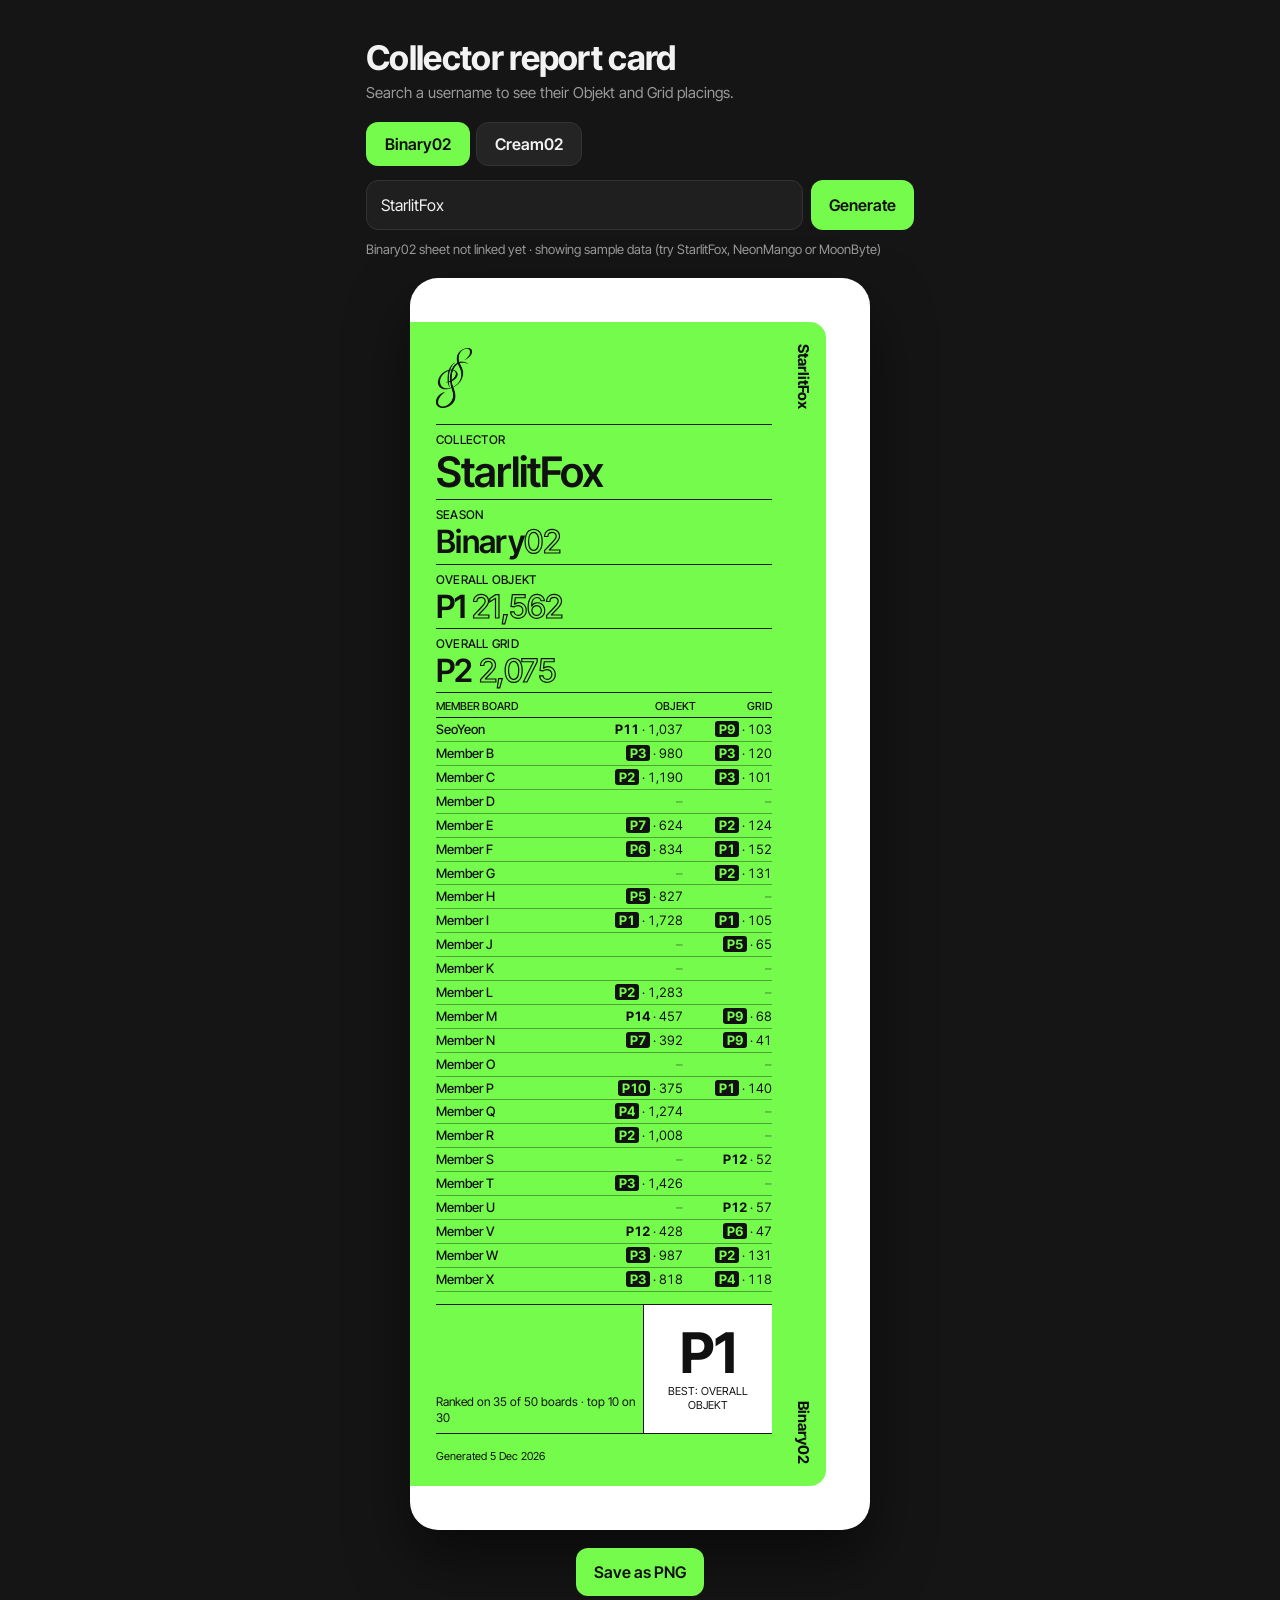
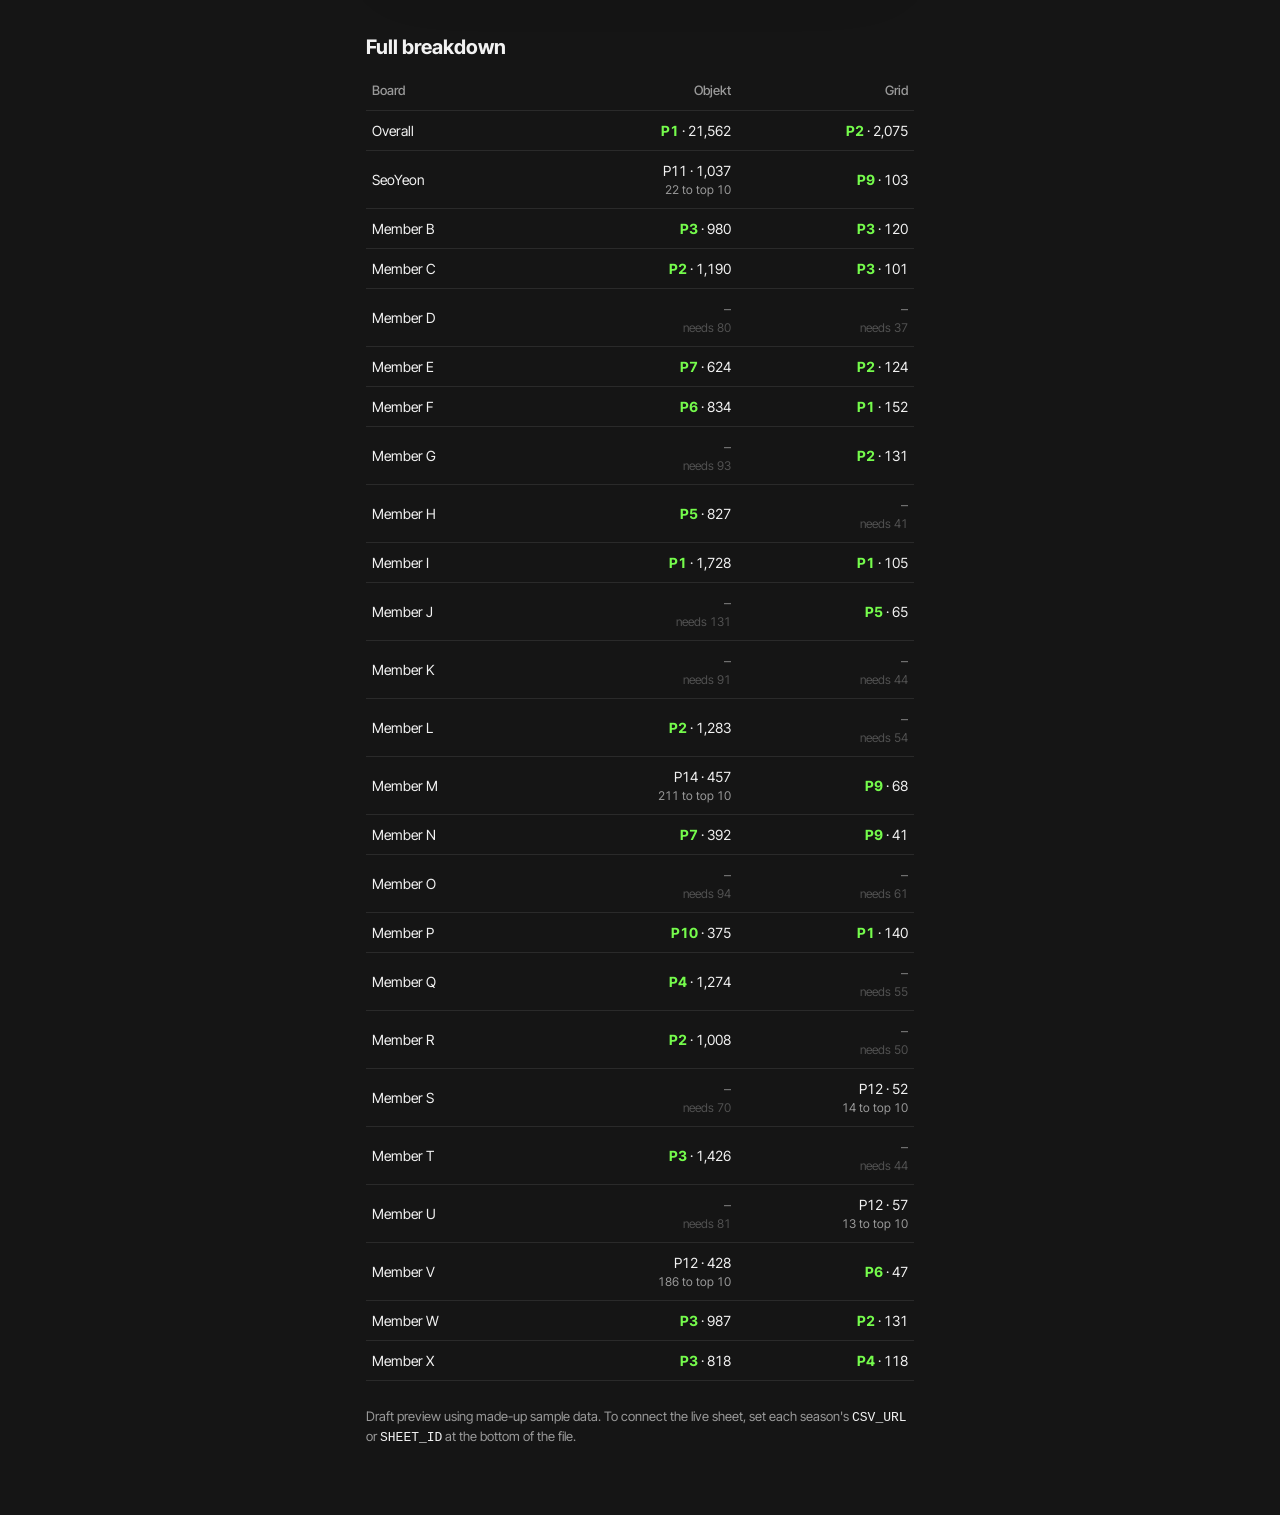
==== commit 7b8d9474: "Add files via upload" ====
--- a/report-card.html
+++ b/report-card.html
@@ -59,8 +59,8 @@
 .bottom{display:grid;grid-template-columns:minmax(0,1fr) 38%;border-top:1.2px solid var(--line);border-bottom:1.2px solid var(--line);margin-top:auto;min-height:130px}
 .sig{border-right:1.2px solid var(--line);padding:8px 8px 6px 0;display:flex;flex-direction:column;justify-content:flex-end;overflow:hidden}
 .sig .remark{font-size:12px;line-height:1.35}
-.box{background:#fff;display:flex;flex-direction:column;justify-content:center;align-items:center;text-align:center;padding:6px}
-.box .big{font-size:56px;font-weight:700;line-height:1}
+.box{container-type:inline-size;background:#fff;display:flex;flex-direction:column;justify-content:center;align-items:center;text-align:center;padding:6px}
+.box .big{font-size:min(56px,calc(88cqw / (var(--n,2) * .62)));white-space:nowrap;font-weight:700;line-height:1}
 .box small{font-size:11px;line-height:1.25;text-transform:uppercase;margin-top:4px}
 .foot{font-size:11px;margin-top:14px}
 .empty{color:var(--muted);text-align:center;padding:40px 0;border:1px dashed #333;border-radius:20px;width:min(100%,460px)}
@@ -115,8 +115,8 @@
    Paste that link into CSV_URL.
    Or: share the sheet as "Anyone with the link can view" and paste the ID (the part between /d/ and /edit) into SHEET_ID. */
 const SEASONS = [
-  { id:"binary02", name:"Binary", num:"02", color:"#75FB4C", CSV_URL:"", SHEET_ID:"1BUUwNM6oeN1TmTY5p16knKeDRTgMWwKTC05H5H-N9Ms", SHEET_NAME:"BINARY02 FULL COMPLETE DATA" },
-  { id:"cream02",  name:"Cream",  num:"02", color:"#ff7477", CSV_URL:"", SHEET_ID:"1Cu2aQNeb2A829U8DQRN37wQ4d31x6QNVkSxIPvFGNlo", SHEET_NAME:"AS OF 23 Nov 00:01 KST" }
+  { id:"binary02", name:"Binary", num:"02", color:"#75FB4C", CSV_URL:"", SHEET_ID:"", SHEET_NAME:"Sheet1" },
+  { id:"cream02",  name:"Cream",  num:"02", color:"#ff7477", CSV_URL:"", SHEET_ID:"", SHEET_NAME:"Sheet1" }
 ];
 
 
@@ -238,7 +238,7 @@
     ${members.length?`<div class="list"><div class="li h"><span>Member board</span><span>Objekt</span><span>Grid</span></div>${members.map(m=>`<div class="li"><span>${esc(m.s.name)}</span>${cellLi(m.o)}${cellLi(m.gr)}</div>`).join('')}</div>`:''}
     <div class="bottom">
       <div class="sig"><div class="remark">Ranked on ${all.length} of ${boards.length} boards · top 10 on ${top10}</div></div>
-      <div class="box">${bestB?`<div class="big">P${bestB.e.rank}</div><small>Best: ${esc(bestB.b.section)}<br>${esc(bestB.b.type)}</small>`:'<small>Unranked</small>'}</div>
+      <div class="box">${bestB?`<div class="big" style="--n:${String(bestB.e.rank).length+1}">P${bestB.e.rank}</div><small>Best: ${esc(bestB.b.section)}<br>${esc(bestB.b.type)}</small>`:'<small>Unranked</small>'}</div>
     </div>
     <div class="foot">Generated ${new Date().toLocaleDateString('en-GB',{day:'numeric',month:'short',year:'numeric'})}</div>
   </div></article>`;
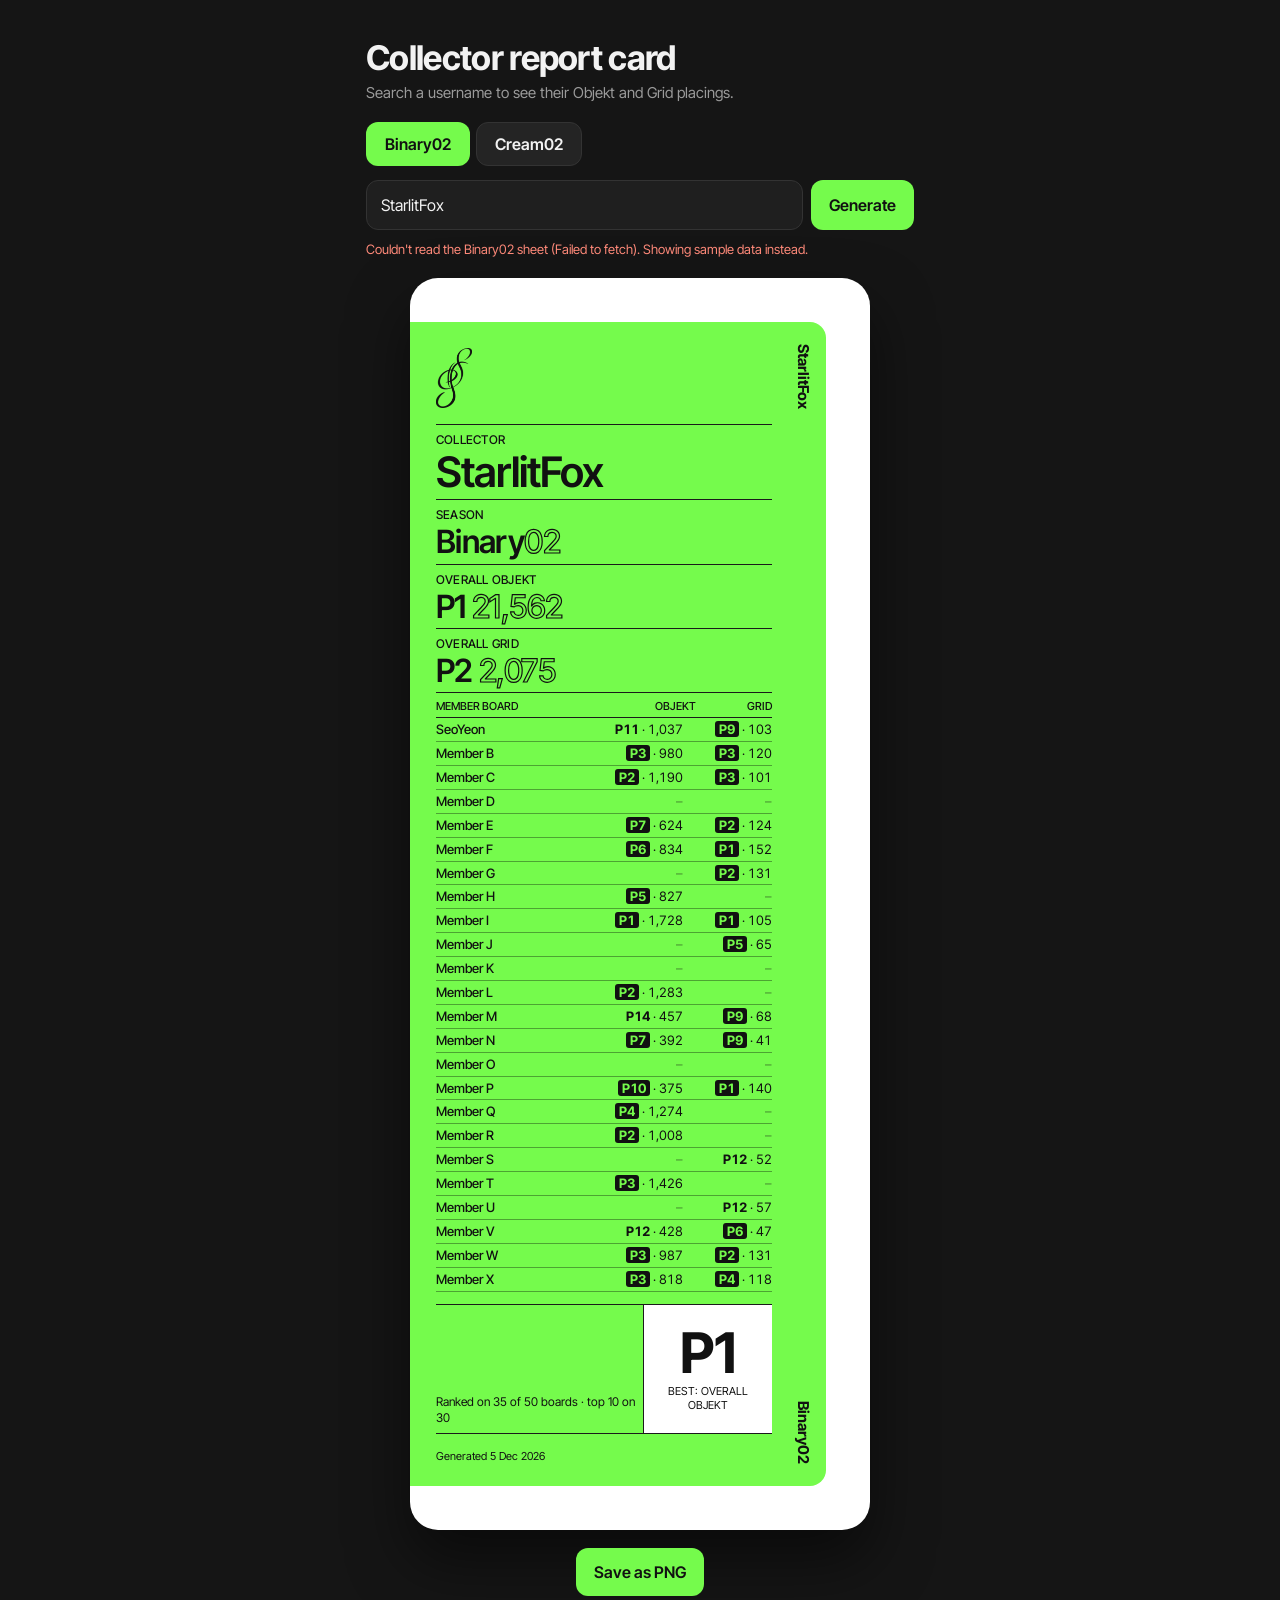
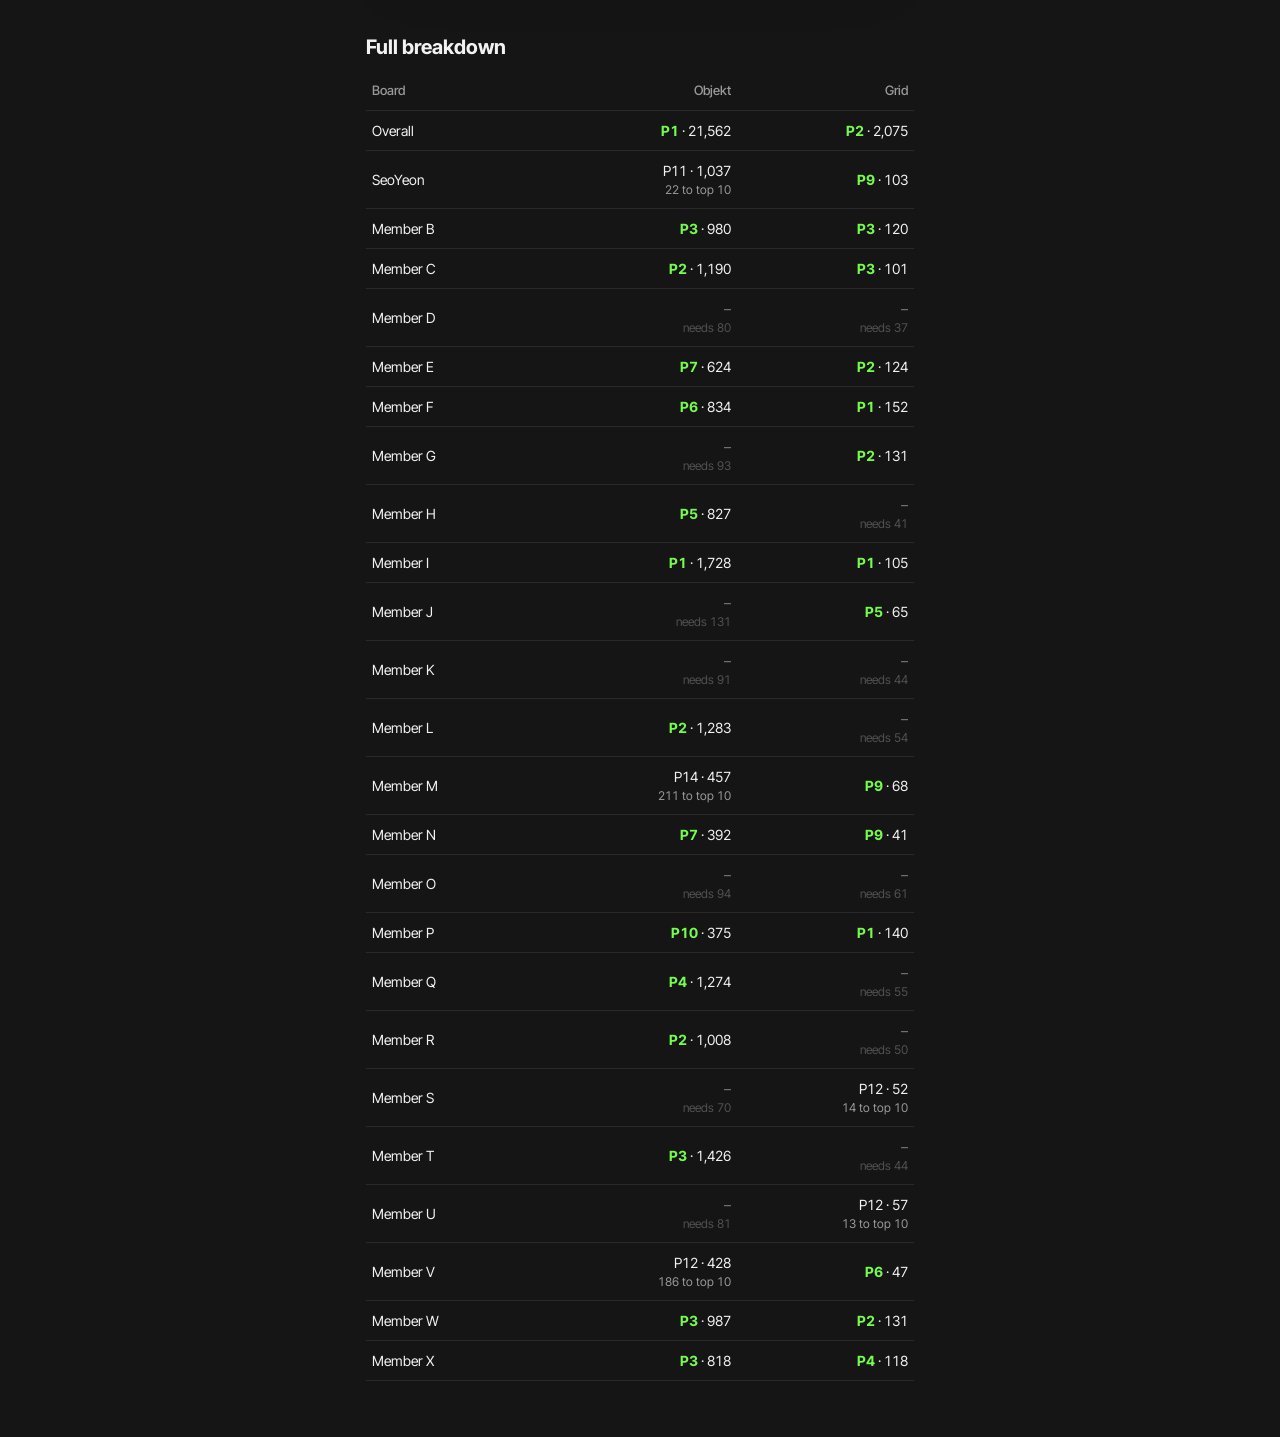
==== commit 053d037d: "Update report-card.html" ====
--- a/report-card.html
+++ b/report-card.html
@@ -115,10 +115,9 @@
    Paste that link into CSV_URL.
    Or: share the sheet as "Anyone with the link can view" and paste the ID (the part between /d/ and /edit) into SHEET_ID. */
 const SEASONS = [
-  { id:"binary02", name:"Binary", num:"02", color:"#75FB4C", CSV_URL:"", SHEET_ID:"", SHEET_NAME:"Sheet1" },
-  { id:"cream02",  name:"Cream",  num:"02", color:"#ff7477", CSV_URL:"", SHEET_ID:"", SHEET_NAME:"Sheet1" }
+  { id:"binary02", name:"Binary", num:"02", color:"#75FB4C", CSV_URL:"", SHEET_ID:"1BUUwNM6oeN1TmTY5p16knKeDRTgMWwKTC05H5H-N9Ms", SHEET_NAME:"BINARY02 FULL COMPLETE DATA" },
+  { id:"cream02",  name:"Cream",  num:"02", color:"#ff7477", CSV_URL:"", SHEET_ID:"1Cu2aQNeb2A829U8DQRN37wQ4d31x6QNVkSxIPvFGNlo", SHEET_NAME:"CREAM02 FULL COMPLETE DATA" }
 ];
-
 
 /* ---------- read the sheet layout ----------
    Expects blocks of 3 columns: rank (P1…), username, score.
